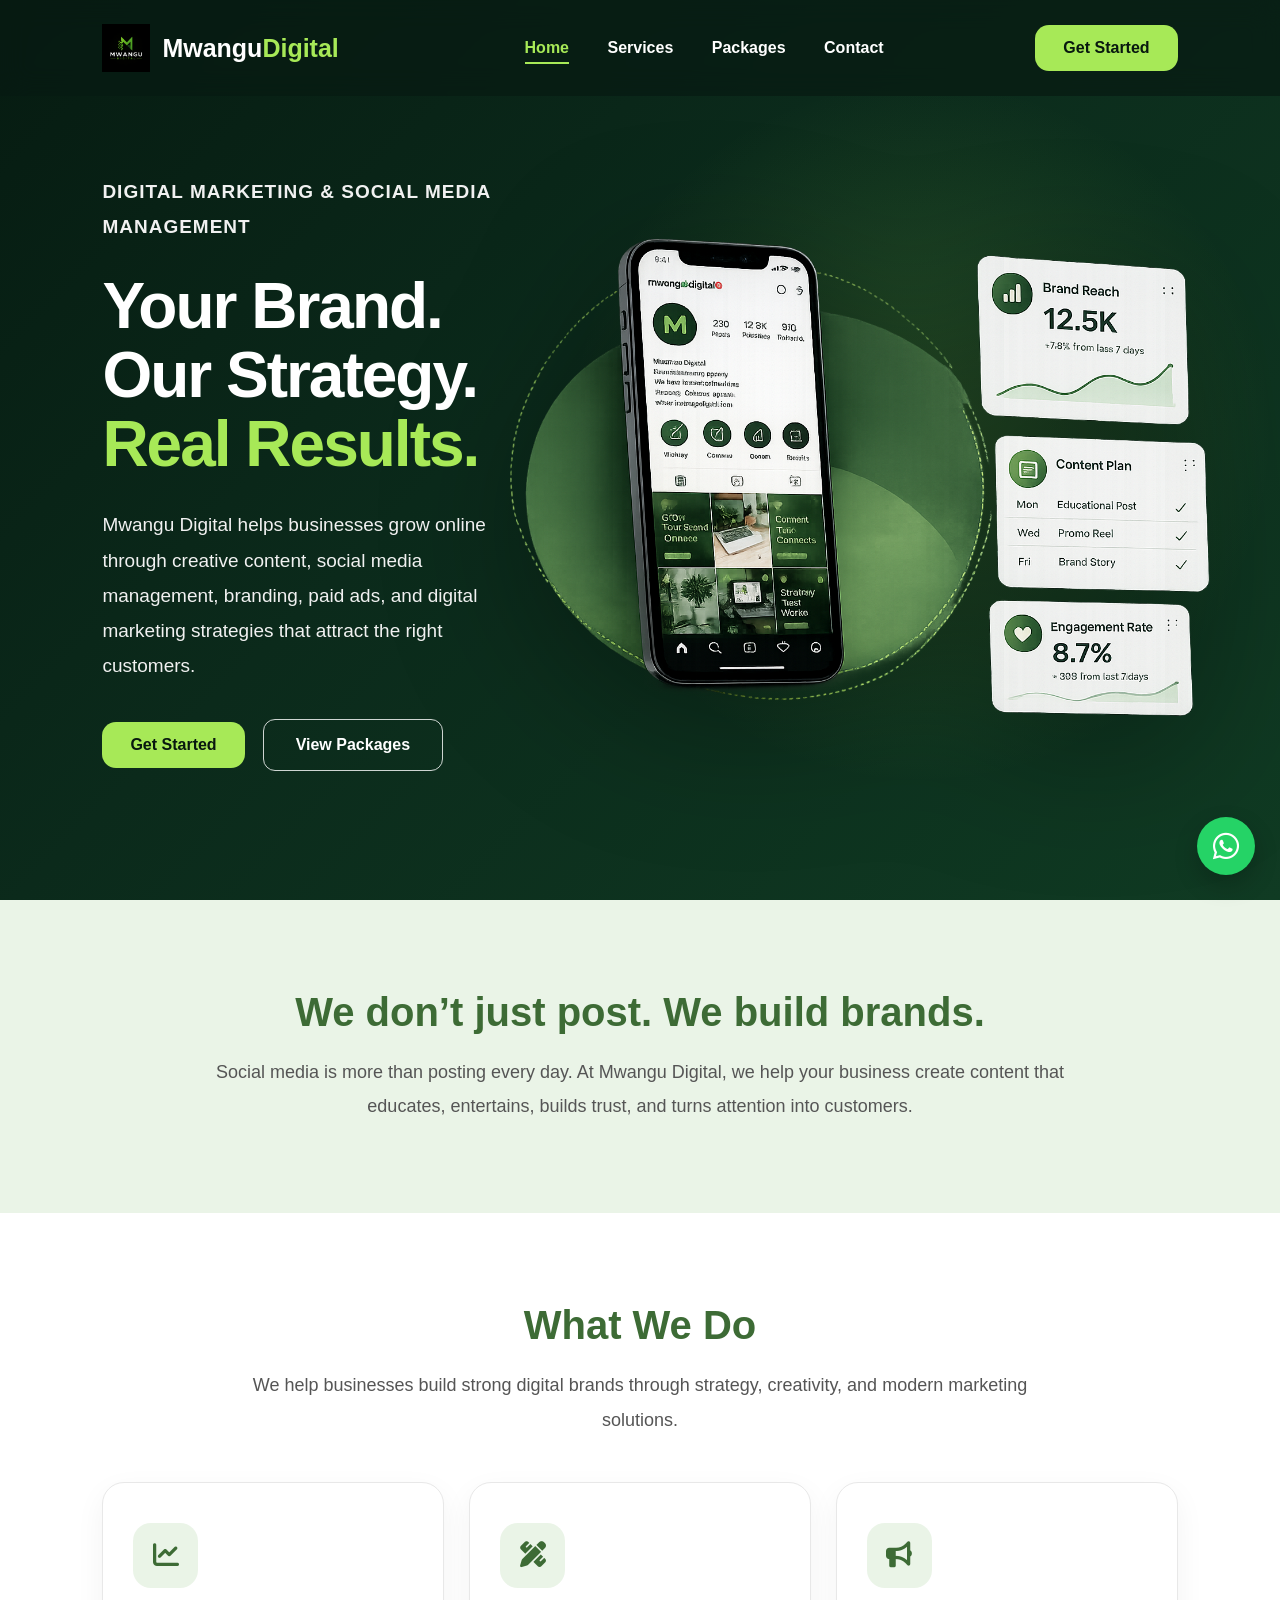
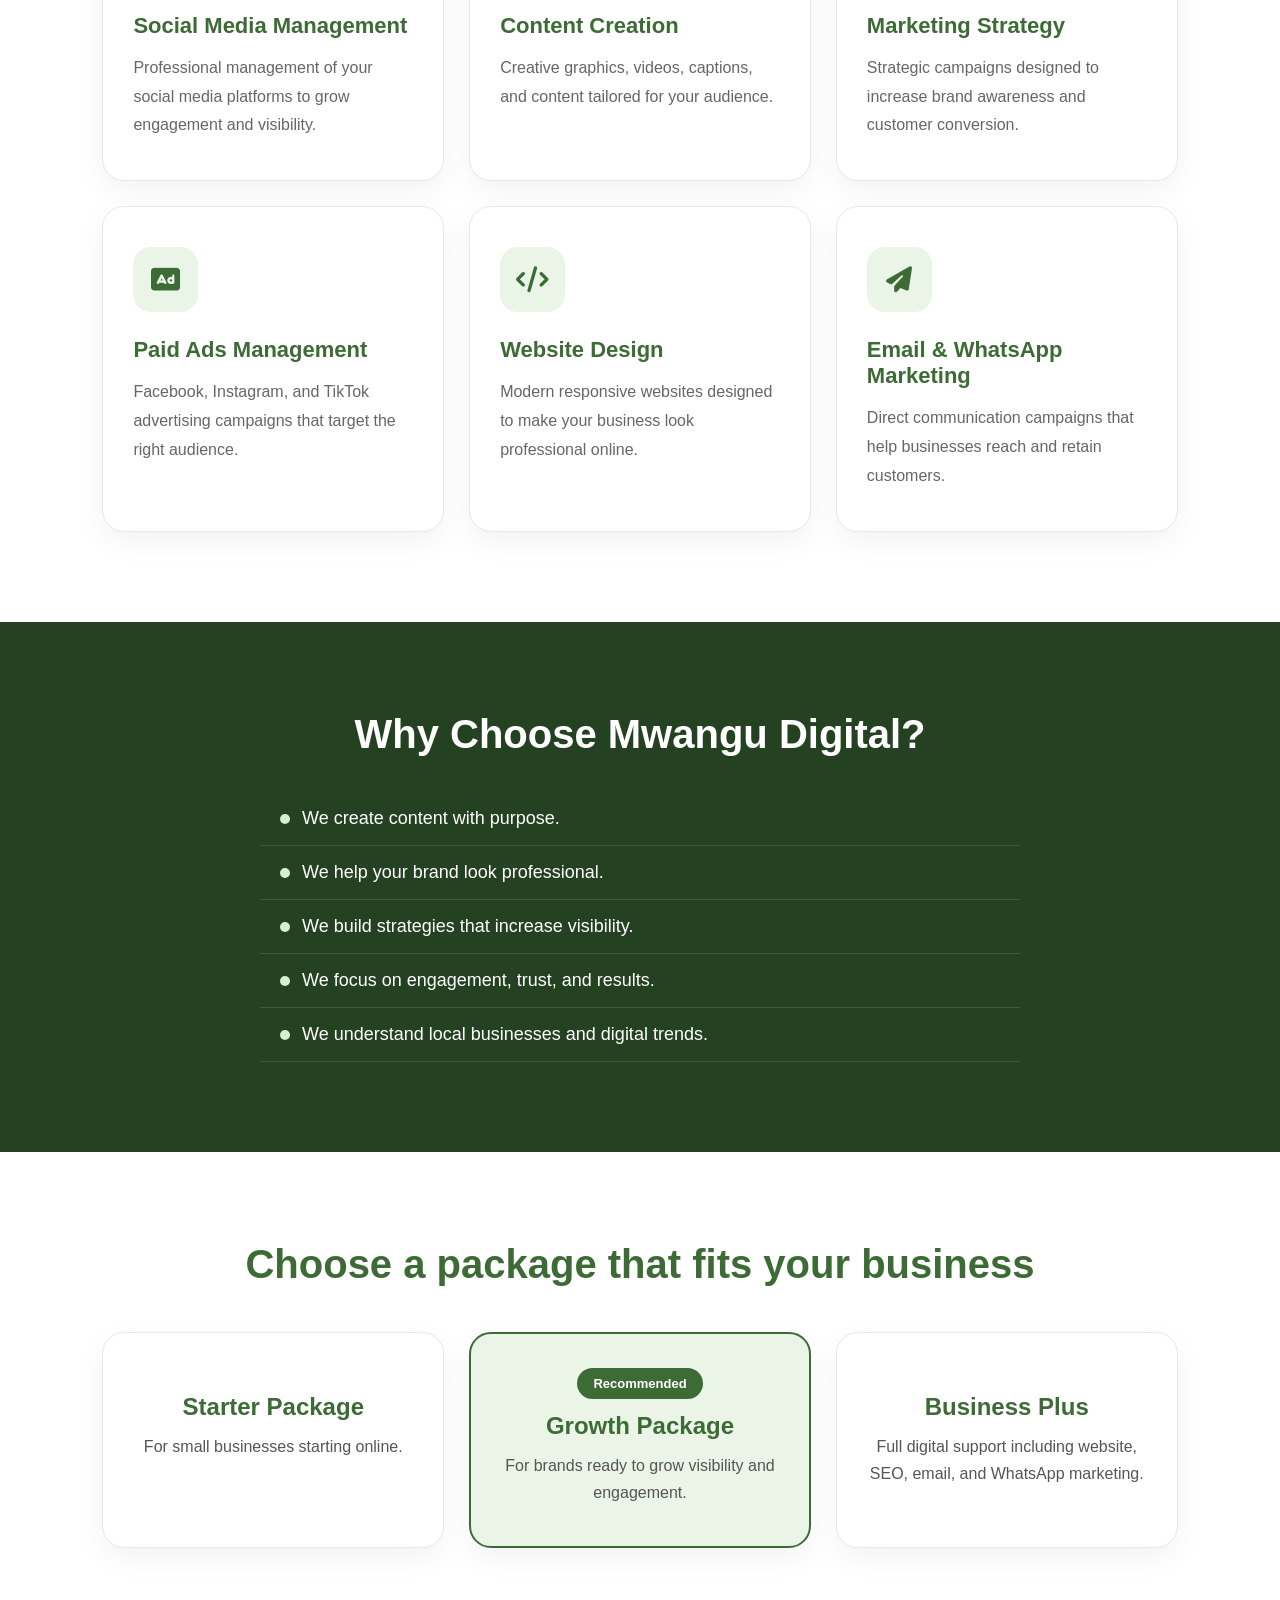
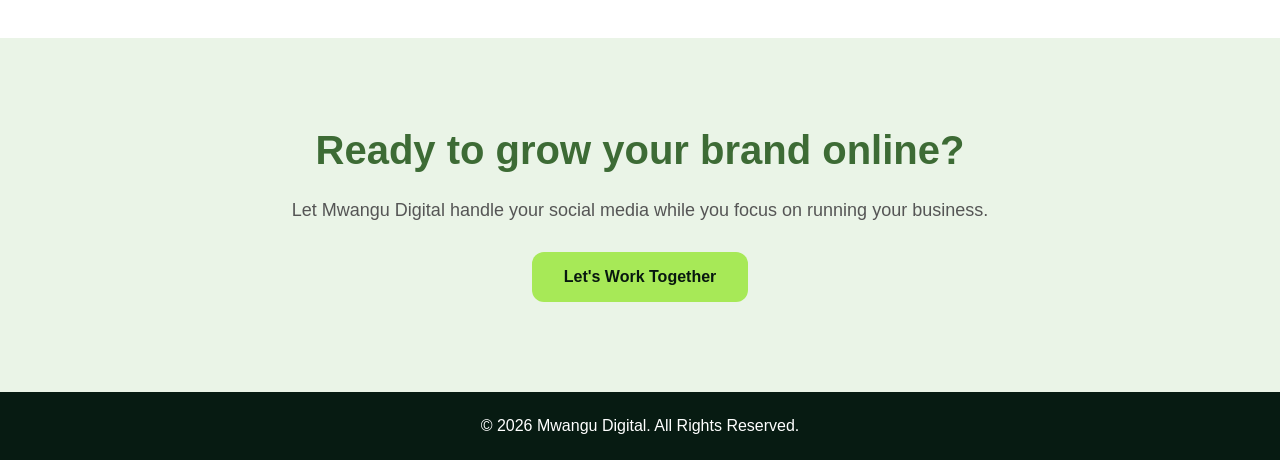
==== index.html @ 91144dba "Add files via upload" ====
<!DOCTYPE html>
<html lang="en">
<head>
  <meta charset="UTF-8" />
  <meta name="viewport" content="width=device-width, initial-scale=1.0" />

  <title>Mwangu Digital | Social Media Management & Digital Marketing in Malawi</title>

  <meta
    name="description"
    content="Mwangu Digital helps businesses in Malawi grow online through social media management, content creation, branding, paid ads, website design, and digital marketing strategy."
  />

  <link rel="icon" type="image/png" sizes="32x32" href="favicon.png">
  <link rel="apple-touch-icon" href="favicon.png">

  <link rel="stylesheet" href="style.css" />

  <link
    rel="stylesheet"
    href="https://cdnjs.cloudflare.com/ajax/libs/font-awesome/6.5.1/css/all.min.css"
  />
</head>

<body>

<header class="navbar">
<a href="#" class="logo">
    <img
        src="logo.png"
        alt="Mwangu Digital Logo"
        class="logo-image"
    />

    <div class="logo-text">
        Mwangu<span>Digital</span>
    </div>
</a>

  <nav id="navMenu" aria-label="Main navigation">
    <a href="#" class="active">Home</a>
 <a href="services.html">Services</a>
    <a href="packages.html">Packages</a>
   <a href="contact.html">Contact</a>
    
  </nav>

  <a href="#contact" class="nav-cta">Get Started</a>

  <button class="menu-btn" onclick="toggleMenu()" aria-label="Open Menu">
    ☰
  </button>
</header>

<main>

  <section class="hero" aria-labelledby="hero-title">
    <div class="hero-content">
      <p class="tagline">Digital Marketing & Social Media Management</p>

      <h1 id="hero-title">
        Your Brand.<br>
        Our Strategy.<br>
        <span>Real Results.</span>
      </h1>

      <p>
        Mwangu Digital helps businesses grow online through creative content,
        social media management, branding, paid ads, and digital marketing
        strategies that attract the right customers.
      </p>

      <div class="hero-buttons">
        <a href="contact.html" class="nav-cta">Get Started</a>
    <a href="packages.html" class="btn secondary">
  View Packages
</a>
      </div>
    </div>

    <div class="hero-visual">
      <img
        src="hero-visual.png"
        alt="Mwangu Digital social media marketing dashboard and phone preview"
        class="hero-image"
      />
    </div>
  </section>

  <section class="about" aria-labelledby="about-title">
    <h2 id="about-title">We don’t just post. We build brands.</h2>

    <p>
      Social media is more than posting every day. At Mwangu Digital,
      we help your business create content that educates, entertains,
      builds trust, and turns attention into customers.
    </p>
  </section>

  <section class="services" id="services" aria-labelledby="services-title">
    <h2 id="services-title">What We Do</h2>

    <p class="section-text">
      We help businesses build strong digital brands through strategy,
      creativity, and modern marketing solutions.
    </p>

    <div class="grid">

      <article class="card">
        <div class="icon">
          <i class="fa-solid fa-chart-line"></i>
        </div>
        <h3>Social Media Management</h3>
        <p>
          Professional management of your social media platforms
          to grow engagement and visibility.
        </p>
      </article>

      <article class="card">
        <div class="icon">
          <i class="fa-solid fa-pen-ruler"></i>
        </div>
        <h3>Content Creation</h3>
        <p>
          Creative graphics, videos, captions, and content tailored
          for your audience.
        </p>
      </article>

      <article class="card">
        <div class="icon">
          <i class="fa-solid fa-bullhorn"></i>
        </div>
        <h3>Marketing Strategy</h3>
        <p>
          Strategic campaigns designed to increase brand awareness
          and customer conversion.
        </p>
      </article>

      <article class="card">
        <div class="icon">
          <i class="fa-solid fa-rectangle-ad"></i>
        </div>
        <h3>Paid Ads Management</h3>
        <p>
          Facebook, Instagram, and TikTok advertising campaigns that
          target the right audience.
        </p>
      </article>

      <article class="card">
        <div class="icon">
          <i class="fa-solid fa-code"></i>
        </div>
        <h3>Website Design</h3>
        <p>
          Modern responsive websites designed to make your business
          look professional online.
        </p>
      </article>

      <article class="card">
        <div class="icon">
          <i class="fa-solid fa-paper-plane"></i>
        </div>
        <h3>Email & WhatsApp Marketing</h3>
        <p>
          Direct communication campaigns that help businesses reach
          and retain customers.
        </p>
      </article>

    </div>
  </section>

  <section class="why" aria-labelledby="why-title">
    <h2 id="why-title">Why Choose Mwangu Digital?</h2>

    <div class="why-list">
      <p>We create content with purpose.</p>
      <p>We help your brand look professional.</p>
      <p>We build strategies that increase visibility.</p>
      <p>We focus on engagement, trust, and results.</p>
      <p>We understand local businesses and digital trends.</p>
    </div>
  </section>

  <section class="packages" id="packages" aria-labelledby="packages-title">
    <h2 id="packages-title">Choose a package that fits your business</h2>

    <div class="package-grid">

      <article class="package-card">
        <h3>Starter Package</h3>
        <p>For small businesses starting online.</p>
      </article>

      <article class="package-card featured">
        <span>Recommended</span>
        <h3>Growth Package</h3>
        <p>For brands ready to grow visibility and engagement.</p>
      </article>

      <article class="package-card">
        <h3>Business Plus</h3>
        <p>
          Full digital support including website, SEO, email,
          and WhatsApp marketing.
        </p>
      </article>

    </div>
  </section>

  <section class="cta" id="contact" aria-labelledby="contact-title">
    <h2 id="contact-title">Ready to grow your brand online?</h2>

    <p>
      Let Mwangu Digital handle your social media while you focus
      on running your business.
    </p>

   <a href="contact.html" class="btn primary">
    Let's Work Together
</a>

  </section>

</main>

<footer>
  <p>© 2026 Mwangu Digital. All Rights Reserved.</p>
</footer>

<a
  href="https://wa.me/265999172809"
  class="whatsapp-float"
  target="_blank"
  aria-label="Chat with Mwangu Digital on WhatsApp"
>
  <i class="fa-brands fa-whatsapp"></i>
</a>

<script>
  function toggleMenu() {
    document.getElementById("navMenu").classList.toggle("active");
  }
</script>

</body>
</html>
---- style.css ----
:root {
  --primary: #3D6B35;
  --lime: #A7E957;
  --dark: #244221;
  --darker: #071B12;
  --deep: #0B2A1B;
  --light: #EAF4E7;
  --white: #ffffff;
  --black: #111111;
  --text: #555555;
  --soft-border: #e8e8e8;
}

* {
  margin: 0;
  padding: 0;
  box-sizing: border-box;
  font-family: "Segoe UI", Arial, sans-serif;
}

html {
  scroll-behavior: smooth;
}

body {
  background: var(--white);
  color: var(--black);
}

/* NAVBAR */

.navbar {
  width: 100%;
  padding: 24px 8%;
  display: flex;
  align-items: center;
  justify-content: space-between;
  background: rgba(7, 27, 18, 0.72);
  backdrop-filter: blur(14px);
  position: fixed;
  top: 0;
  left: 0;
  z-index: 1000;
}

.logo {
  display: flex;
  align-items: center;
  gap: 12px;
  text-decoration: none;
}

.logo-image {
    width: 48px;
    height: 48px;
    object-fit: contain;
    display: block;
}

@media (max-width: 768px) {
    .logo-image {
        width: 42px;
        height: 42px;
    }
}

.logo-text {
  font-size: 25px;
  font-weight: 800;
  color: var(--white);
}

.logo-text span {
  color: var(--lime);
}

nav a {
  margin-left: 34px;
  text-decoration: none;
  color: var(--white);
  font-weight: 600;
  transition: 0.3s ease;
  position: relative;
}

nav a:hover,
nav a.active {
  color: var(--lime);
}

nav a.active::after {
  content: "";
  width: 100%;
  height: 2px;
  background: var(--lime);
  position: absolute;
  left: 0;
  bottom: -8px;
}

.nav-cta {
  background: var(--lime);
  color: #08180f;
  text-decoration: none;
  padding: 14px 28px;
  border-radius: 14px;
  font-weight: 700;
  transition: 0.3s ease;
}

.nav-cta:hover {
  transform: translateY(-3px);
}

.menu-btn {
  display: none;
  background: none;
  border: none;
  color: var(--lime);
  font-size: 30px;
  cursor: pointer;
}

/* HERO */

.hero {
  min-height: 100vh;
  padding: 135px 8% 90px;
  background:
    radial-gradient(circle at 72% 48%, rgba(167, 233, 87, 0.18), transparent 34%),
    linear-gradient(135deg, #061b11 0%, #0b2a1b 42%, #103b23 100%);
  color: var(--white);
  display: grid;
   grid-template-columns: 0.85fr 1.15fr;
  align-items: center;
  gap: 50px;
  position: relative;
  overflow: hidden;
}

.hero-content {
  position: relative;
  z-index: 5;
}

.tagline {
  color: var(--lime);
  font-weight: 700;
  margin-bottom: 28px;
  letter-spacing: 1px;
  text-transform: uppercase;
  font-size: 15px;
}

.hero h1 {
  font-size: 64px;
  line-height: 1.08;
  margin-bottom: 28px;
  letter-spacing: -2px;
}

.hero h1 span {
  color: var(--lime);
}

.hero-content > p {
  max-width: 620px;
  font-size: 19px;
  line-height: 1.85;
  color: #f1f1f1;
}

.hero-buttons {
  margin-top: 36px;
  display: flex;
  align-items: center;
  gap: 18px;
}

.btn {
  display: inline-block;
  padding: 16px 32px;
  border-radius: 12px;
  text-decoration: none;
  font-weight: 700;
  transition: 0.3s ease;
}

.primary {
  background: var(--lime);
  color: #08180f;
}

.primary:hover {
  transform: translateY(-3px);
}

.secondary {
  border: 1.5px solid rgba(255,255,255,0.8);
  color: var(--white);
}

.secondary:hover {
  background: var(--white);
  color: var(--primary);
}

.hero-visual {
  position: relative;
  z-index: 4;
  display: flex;
  align-items: center;
  justify-content: center;
}

.hero-image {
  width: 150%;
  max-width: 950px;
  margin-left: -80px;
  height: auto;
  object-fit: contain;
  display: block;
  filter: drop-shadow(0 30px 70px rgba(0, 0, 0, 0.35));
}

/* SECTIONS */

.about,
.services,
.why,
.packages,
.cta {
  padding: 90px 8%;
  text-align: center;
}

.about {
  background: var(--light);
}

.about h2,
.services h2,
.why h2,
.packages h2,
.cta h2 {
  font-size: 40px;
  margin-bottom: 20px;
  color: var(--primary);
}

.about p,
.cta p,
.section-text {
  max-width: 850px;
  margin: 0 auto;
  line-height: 1.9;
  font-size: 18px;
  color: var(--text);
}

/* SERVICES */

.services {
  background: var(--white);
}

.grid {
  margin-top: 45px;
  display: grid;
  grid-template-columns: repeat(3, 1fr);
  gap: 25px;
}

.card {
  background: var(--white);
  padding: 40px 30px;
  border-radius: 22px;
  border: 1px solid var(--soft-border);
  box-shadow: 0 10px 30px rgba(0, 0, 0, 0.05);
  transition: 0.35s ease;
  text-align: left;
}

.card:hover {
  transform: translateY(-8px);
  border-color: var(--primary);
  box-shadow: 0 18px 45px rgba(0, 0, 0, 0.09);
}

.icon {
  width: 65px;
  height: 65px;
  border-radius: 18px;
  background: var(--light);
  display: flex;
  align-items: center;
  justify-content: center;
  margin-bottom: 25px;
}

.icon i {
  font-size: 26px;
  color: var(--primary);
}

.card h3 {
  font-size: 22px;
  color: var(--primary);
  margin-bottom: 15px;
}

.card p {
  color: #666666;
  line-height: 1.8;
  font-size: 16px;
}

/* WHY */

.why {
  background: var(--dark);
  color: var(--white);
}

.why h2 {
  color: var(--white);
}

.why-list {
  max-width: 760px;
  margin: 35px auto 0;
  text-align: left;
}

.why-list p {
  padding: 16px 20px;
  font-size: 18px;
  border-bottom: 1px solid rgba(255, 255, 255, 0.12);
  position: relative;
}

.why-list p::before {
  content: "";
  width: 10px;
  height: 10px;
  background: #d7efd1;
  border-radius: 50%;
  display: inline-block;
  margin-right: 12px;
}

/* PACKAGES */

.packages {
  background: var(--white);
}

.package-grid {
  margin-top: 45px;
  display: grid;
  grid-template-columns: repeat(3, 1fr);
  gap: 25px;
}

.package-card {
  padding: 40px 30px;
  border-radius: 22px;
  background: var(--white);
  border: 1px solid var(--soft-border);
  box-shadow: 0 10px 30px rgba(0, 0, 0, 0.05);
  transition: 0.35s ease;
}

.package-card:hover {
  transform: translateY(-8px);
  border-color: var(--primary);
}

.package-card h3 {
  margin: 20px 0 12px;
  font-size: 24px;
  color: var(--primary);
}

.package-card p {
  line-height: 1.7;
  color: #555555;
}

.featured {
  border: 2px solid var(--primary);
  background: var(--light);
}

.featured span {
  background: var(--primary);
  color: var(--white);
  padding: 8px 16px;
  border-radius: 20px;
  font-size: 13px;
  font-weight: 800;
}

/* CTA */

.cta {
  background: var(--light);
}

.cta .primary {
  margin-top: 25px;
}

.email {
  margin-top: 20px !important;
  font-weight: 700;
  color: var(--primary) !important;
}

/* FOOTER */

footer {
  padding: 25px;
  text-align: center;
  background: var(--darker);
  color: var(--white);
}

/* WHATSAPP */

.whatsapp-float {
  position: fixed;
  right: 25px;
  bottom: 25px;
  width: 58px;
  height: 58px;
  background: #25D366;
  color: var(--white);
  border-radius: 50%;
  display: flex;
  align-items: center;
  justify-content: center;
  font-size: 30px;
  text-decoration: none;
  z-index: 2000;
  box-shadow: 0 10px 25px rgba(0,0,0,0.2);
  transition: 0.3s ease;
}

.whatsapp-float:hover {
  transform: translateY(-5px);
  box-shadow: 0 14px 35px rgba(0,0,0,0.25);
}

/* RESPONSIVE */

@media (max-width: 1200px) {
  .hero h1 {
    font-size: 58px;
  }

  .hero-image {
    max-width: 640px;
  }
}

@media (max-width: 992px) {
  .nav-cta {
    display: none;
  }

  .hero {
    grid-template-columns: 1fr;
    padding-top: 135px;
    text-align: left;
  }

  .hero-image {
    max-width: 680px;
  }

  .grid,
  .package-grid {
    grid-template-columns: repeat(2, 1fr);
  }
}

@media (max-width: 768px) {
  .navbar {
    padding: 18px 6%;
  }

  .logo-text {
    font-size: 21px;
  }

  nav {
    display: none;
    position: absolute;
    top: 75px;
    right: 6%;
    background: var(--white);
    width: 230px;
    padding: 20px;
    border-radius: 15px;
    box-shadow: 0 10px 30px rgba(0,0,0,0.15);
  }

  nav.active {
    display: block;
  }

  nav a {
    display: block;
    margin: 15px 0;
    color: var(--black);
  }

  nav a.active::after {
    display: none;
  }

  .menu-btn {
    display: block;
  }

  .hero {
    padding: 130px 6% 70px;
    gap: 35px;
  }

  .tagline {
    font-size: 13px;
  }

  .hero h1 {
    font-size: 43px;
  }

  .hero-content > p {
    font-size: 16px;
  }

  .hero-buttons {
    flex-direction: column;
    align-items: flex-start;
  }

  .btn {
    width: 100%;
    text-align: center;
  }

  .hero-image {
    max-width: 100%;
    margin-top: 10px;
  }

  .about,
  .services,
  .why,
  .packages,
  .cta {
    padding: 70px 6%;
  }

  .about h2,
  .services h2,
  .why h2,
  .packages h2,
  .cta h2 {
    font-size: 30px;
  }

  .grid,
  .package-grid {
    grid-template-columns: 1fr;
  }

  .whatsapp-float {
    right: 18px;
    bottom: 18px;
    width: 54px;
    height: 54px;
    font-size: 28px;
  }
}

/* SERVICES PAGE */

.page-hero {
  min-height: 55vh;
  padding: 150px 8% 80px;
  background:
    radial-gradient(circle at 75% 45%, rgba(167, 233, 87, 0.18), transparent 35%),
    linear-gradient(135deg, #061b11 0%, #0b2a1b 42%, #103b23 100%);
  color: var(--white);
  display: flex;
  align-items: center;
}

.page-hero div {
  max-width: 850px;
}

.page-hero h1 {
  font-size: 58px;
  line-height: 1.12;
  margin-bottom: 25px;
}

.page-hero p {
  font-size: 19px;
  line-height: 1.8;
  color: #f1f1f1;
}

.services-page {
  padding: 90px 8%;
  display: grid;
  grid-template-columns: repeat(2, 1fr);
  gap: 30px;
  background: var(--white);
}

.service-detail {
  padding: 40px;
  border-radius: 24px;
  border: 1px solid var(--soft-border);
  box-shadow: 0 12px 35px rgba(0,0,0,0.05);
  display: flex;
  gap: 25px;
  transition: 0.35s ease;
}

.service-detail:hover {
  transform: translateY(-6px);
  border-color: var(--primary);
}

.service-icon {
  width: 65px;
  height: 65px;
  min-width: 65px;
  border-radius: 18px;
  background: var(--light);
  display: flex;
  align-items: center;
  justify-content: center;
  color: var(--primary);
  font-size: 26px;
}

.service-detail h2 {
  color: var(--primary);
  font-size: 26px;
  margin-bottom: 12px;
}

.service-detail p {
  color: var(--text);
  line-height: 1.8;
  margin-bottom: 18px;
}

.service-detail ul {
  list-style: none;
}

.service-detail li {
  padding: 8px 0;
  color: #555;
}

.service-detail li::before {
  content: "✓";
  color: var(--primary);
  font-weight: 800;
  margin-right: 10px;
}

.process-section {
  padding: 90px 8%;
  background: var(--light);
  text-align: center;
}

.process-section h2 {
  font-size: 40px;
  color: var(--primary);
  margin-bottom: 45px;
}

.process-grid {
  display: grid;
  grid-template-columns: repeat(4, 1fr);
  gap: 25px;
}

.process-grid div {
  background: var(--white);
  padding: 35px 25px;
  border-radius: 22px;
  border: 1px solid var(--soft-border);
  text-align: left;
}

.process-grid span {
  color: var(--lime);
  background: var(--primary);
  padding: 8px 14px;
  border-radius: 20px;
  font-weight: 800;
  display: inline-block;
  margin-bottom: 20px;
}

.process-grid h3 {
  color: var(--primary);
  font-size: 22px;
  margin-bottom: 12px;
}

.process-grid p {
  color: var(--text);
  line-height: 1.7;
}

.logo-image {
  width: 48px;
  height: 48px;
  object-fit: contain;
  display: block;
}

@media (max-width: 992px) {
  .services-page {
    grid-template-columns: 1fr;
  }

  .process-grid {
    grid-template-columns: repeat(2, 1fr);
  }

  .page-hero h1 {
    font-size: 46px;
  }
}

@media (max-width: 768px) {
  .page-hero {
    padding: 130px 6% 70px;
  }

  .page-hero h1 {
    font-size: 38px;
  }

  .services-page,
  .process-section {
    padding: 70px 6%;
  }

  .service-detail {
    flex-direction: column;
    padding: 30px;
  }

  .process-grid {
    grid-template-columns: 1fr;
  }

  .logo-image {
    width: 42px;
    height: 42px;
  }
}
/* PACKAGES PAGE */

.pricing-section {
  padding: 90px 12%;
  display: grid;
  grid-template-columns: repeat(2, 1fr);
  gap: 35px;
  background: var(--white);
}

.pricing-card {
  padding: 35px;
  border-radius: 26px;
  border: 1px solid var(--soft-border);
  background: var(--white);
  box-shadow: 0 12px 35px rgba(0,0,0,0.06);
  position: relative;
  transition: 0.35s ease;
}

.pricing-card:hover {
  transform: translateY(-8px);
  border-color: var(--primary);
}

.featured-pricing {
  background: var(--light);
  border: 2px solid var(--primary);
}

.custom-pricing {
  background: #f8fbf6;
  border: 2px dashed var(--primary);
}

.pricing-icon {
  width: 60px;
  height: 60px;
  border-radius: 18px;
  background: var(--light);
  color: var(--primary);
  display: flex;
  align-items: center;
  justify-content: center;
  font-size: 24px;
  margin-bottom: 20px;
}

.recommended-badge {
  position: absolute;
  top: 24px;
  right: 24px;
  background: var(--primary);
  color: var(--white);
  padding: 8px 16px;
  border-radius: 30px;
  font-size: 12px;
  font-weight: 800;
}

.pricing-card h2 {
  color: var(--primary);
  font-size: 26px;
  margin-bottom: 8px;
}

.package-subtitle {
  color: var(--text);
  line-height: 1.6;
  margin-bottom: 20px;
}

.price {
  font-size: 34px;
  font-weight: 900;
  color: var(--black);
  margin-bottom: 6px;
}

.price span {
  font-size: 14px;
  font-weight: 600;
  color: var(--text);
}

.ads-note {
  color: var(--primary);
  font-weight: 700;
  margin-bottom: 22px;
}

.pricing-card ul {
  list-style: none;
  margin-bottom: 26px;
}

.pricing-card li {
  padding: 9px 0;
  color: #555;
  border-bottom: 1px solid #eeeeee;
  font-size: 15px;
  line-height: 1.45;
}

.pricing-card li::before {
  content: "✓";
  color: var(--primary);
  font-weight: 900;
  margin-right: 10px;
}

.pricing-actions {
  display: flex;
  align-items: center;
  gap: 18px;
  flex-wrap: wrap;
}

.pricing-btn {
  background: var(--primary);
  color: var(--white);
  text-align: center;
}

.pricing-btn:hover {
  background: var(--dark);
}

.view-package {
  background: transparent;
  border: none;
  color: var(--primary);
  font-weight: 800;
  cursor: pointer;
  font-size: 15px;
}

.view-package:hover {
  text-decoration: underline;
}

.package-note {
  padding: 90px 8%;
  text-align: center;
  background: var(--light);
}

.package-note h2 {
  font-size: 38px;
  color: var(--primary);
  margin-bottom: 18px;
}

.package-note p {
  max-width: 750px;
  margin: 0 auto 30px;
  color: var(--text);
  font-size: 18px;
  line-height: 1.8;
}

/* PACKAGE MODAL */

.package-modal {
  position: fixed;
  inset: 0;
  background: rgba(0,0,0,0.65);
  backdrop-filter: blur(8px);
  z-index: 3000;
  display: none;
  align-items: center;
  justify-content: center;
  padding: 25px;
}

.package-modal.show {
  display: flex;
}

.modal-box {
  width: 100%;
  max-width: 780px;
  max-height: 90vh;
  overflow-y: auto;
  background: var(--white);
  border-radius: 28px;
  padding: 45px;
  position: relative;
  box-shadow: 0 30px 90px rgba(0,0,0,0.35);
}

.close-modal {
  position: absolute;
  top: 22px;
  right: 25px;
  background: none;
  border: none;
  font-size: 34px;
  cursor: pointer;
  color: var(--black);
}

.modal-box h2 {
  color: var(--primary);
  font-size: 34px;
  margin-bottom: 10px;
}

.modal-price {
  font-size: 30px;
  font-weight: 900;
  margin-bottom: 8px;
}

.modal-list {
  margin: 30px 0;
  display: grid;
  grid-template-columns: repeat(2, 1fr);
  gap: 14px 25px;
}

.modal-list span {
  color: #444;
  line-height: 1.5;
}

.modal-list span::before {
  content: "✓";
  color: var(--primary);
  font-weight: 900;
  margin-right: 10px;
}

@media (max-width: 992px) {
  .pricing-section {
    padding: 80px 8%;
  }
}

@media (max-width: 768px) {
  .pricing-section {
    grid-template-columns: 1fr;
    padding: 70px 6%;
  }

  .pricing-card {
    padding: 30px;
  }

  .price {
    font-size: 30px;
  }

  .pricing-actions {
    flex-direction: column;
    align-items: stretch;
  }

  .view-package {
    text-align: center;
  }

  .package-note {
    padding: 70px 6%;
  }

  .package-note h2 {
    font-size: 30px;
  }

  .modal-box {
    padding: 35px 25px;
  }

  .modal-list {
    grid-template-columns: 1fr;
  }
}

/* CONTACT PAGE */

.contact-section {
  padding: 90px 8%;
  display: grid;
  grid-template-columns: 0.9fr 1.1fr;
  gap: 45px;
  background: var(--white);
}

.contact-info h2,
.contact-form h2 {
  font-size: 34px;
  color: var(--primary);
  margin-bottom: 18px;
}

.contact-info > p {
  color: var(--text);
  line-height: 1.8;
  margin-bottom: 30px;
}

.contact-card {
  display: flex;
  gap: 18px;
  padding: 22px;
  border-radius: 20px;
  border: 1px solid var(--soft-border);
  margin-bottom: 18px;
  background: var(--white);
  box-shadow: 0 10px 28px rgba(0,0,0,0.04);
}

.contact-card i {
  width: 48px;
  height: 48px;
  border-radius: 15px;
  background: var(--light);
  color: var(--primary);
  display: flex;
  align-items: center;
  justify-content: center;
  font-size: 20px;
}

.contact-card h3 {
  color: var(--primary);
  margin-bottom: 6px;
}

.contact-card a,
.contact-card p {
  color: var(--text);
  text-decoration: none;
}

.contact-card a:hover {
  color: var(--primary);
}

.contact-form {
  padding: 40px;
  border-radius: 26px;
  border: 1px solid var(--soft-border);
  box-shadow: 0 12px 35px rgba(0,0,0,0.06);
  background: var(--white);
}

.form-group {
  margin-bottom: 20px;
  text-align: left;
}

.form-group label {
  display: block;
  color: var(--primary);
  font-weight: 700;
  margin-bottom: 8px;
}

.form-group input,
.form-group select,
.form-group textarea {
  width: 100%;
  padding: 15px 16px;
  border: 1px solid var(--soft-border);
  border-radius: 14px;
  font-size: 15px;
  outline: none;
  font-family: inherit;
}

.form-group input:focus,
.form-group select:focus,
.form-group textarea:focus {
  border-color: var(--primary);
}

@media (max-width: 992px) {
  .contact-section {
    grid-template-columns: 1fr;
  }
}

@media (max-width: 768px) {
  .contact-section {
    padding: 70px 6%;
  }

  .contact-form {
    padding: 30px;
  }

  .contact-info h2,
  .contact-form h2 {
    font-size: 28px;
  }
}
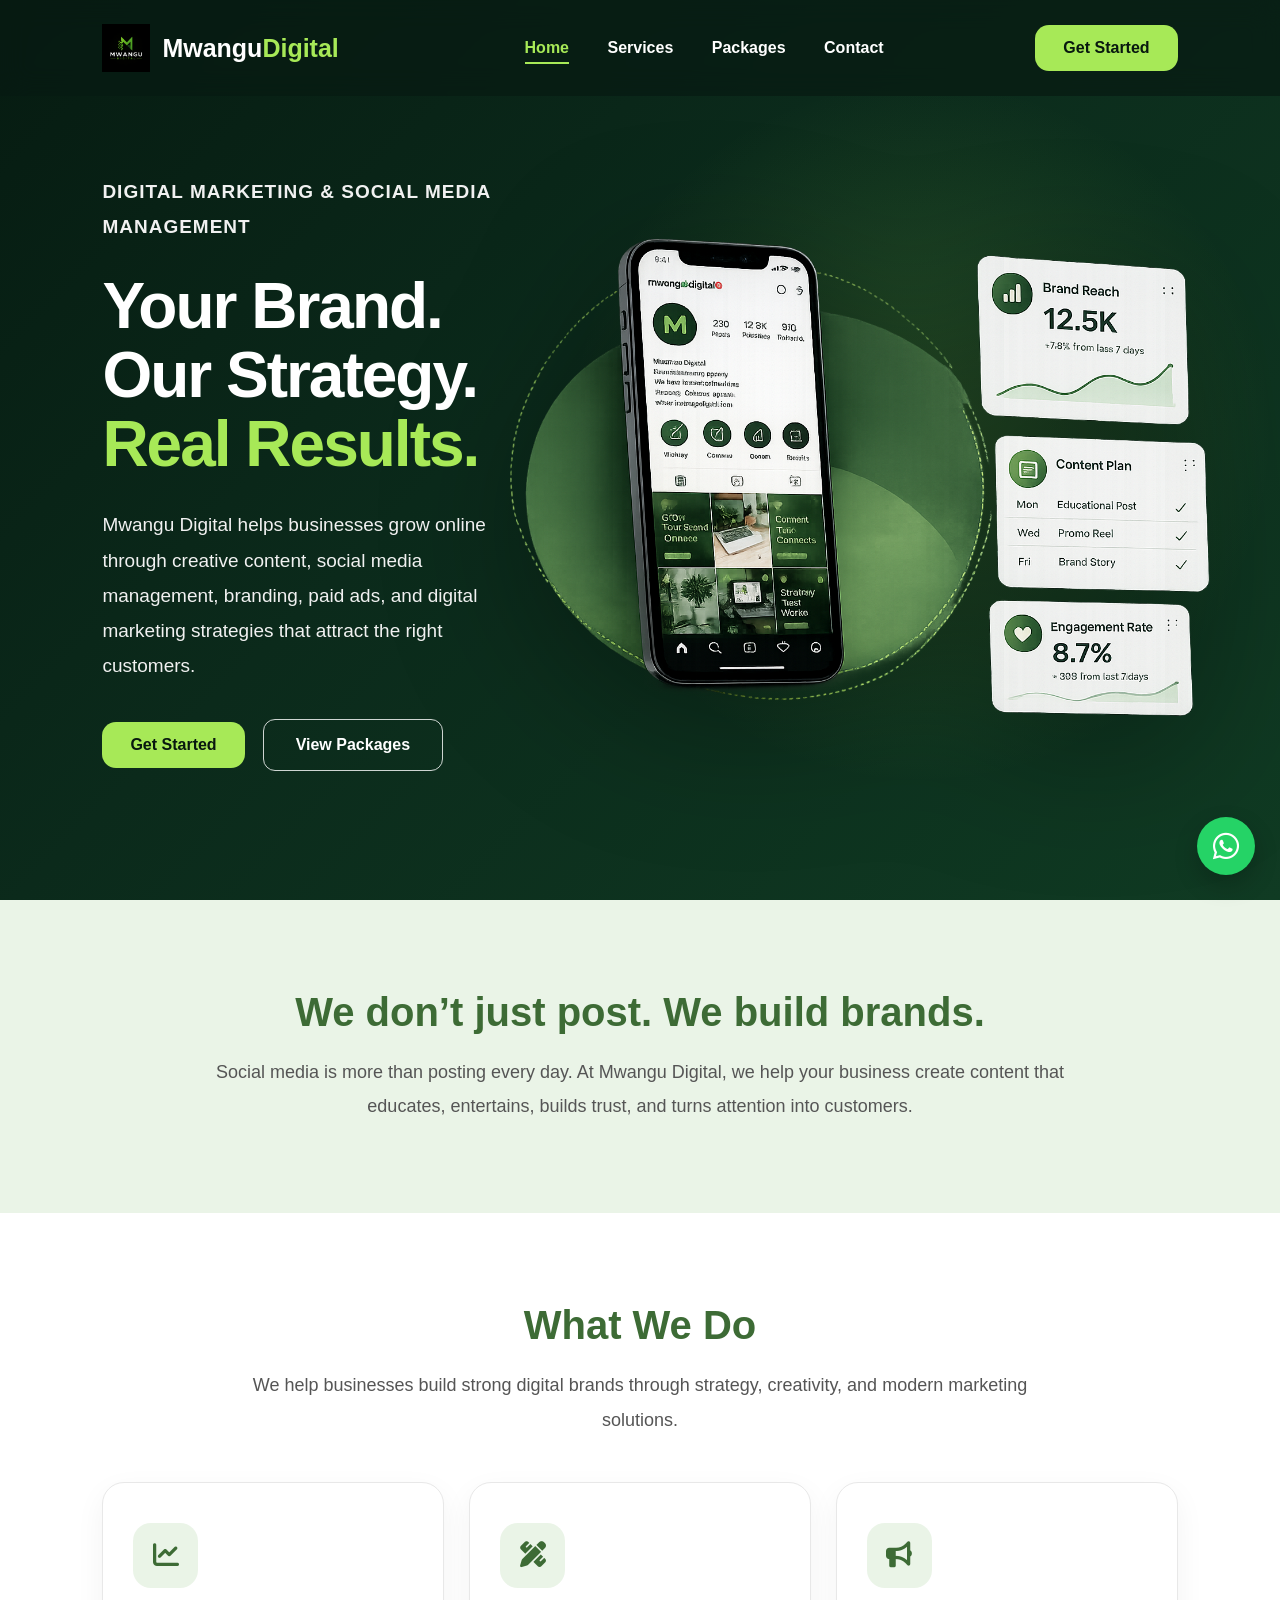
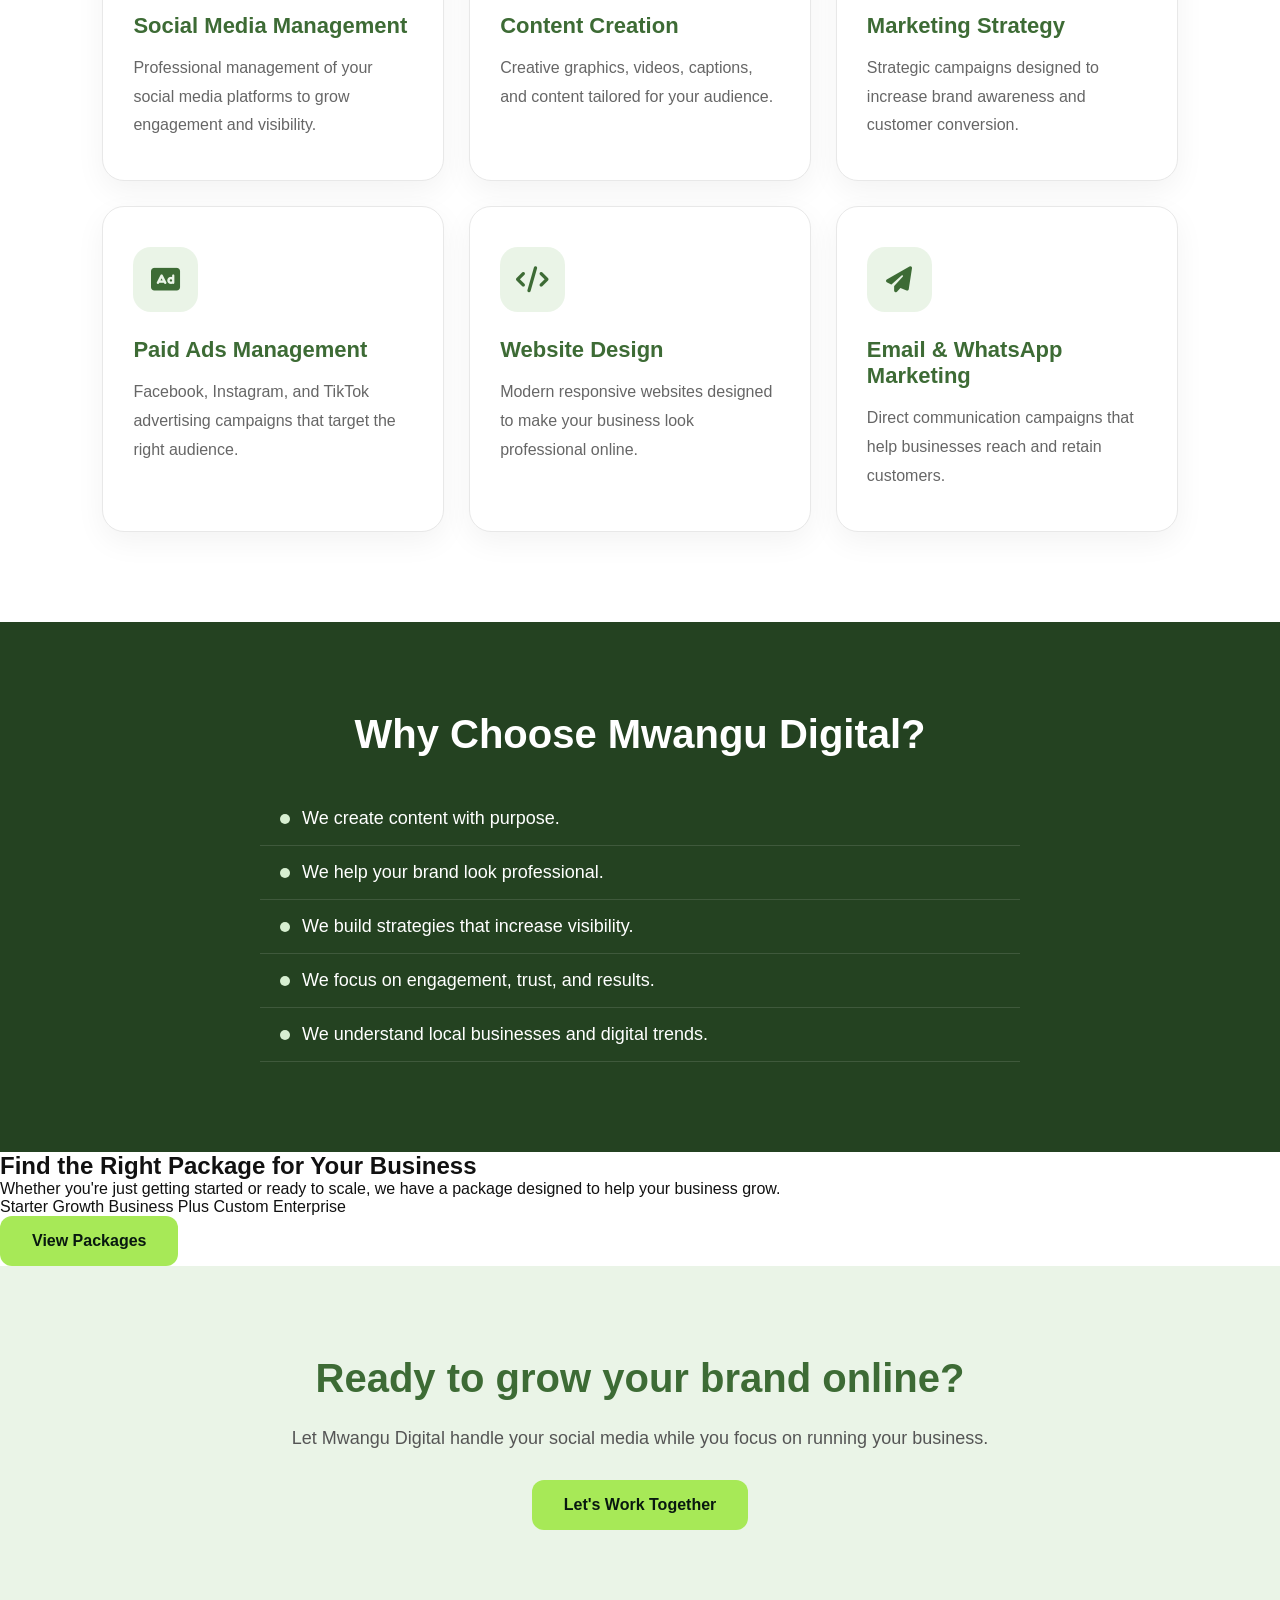
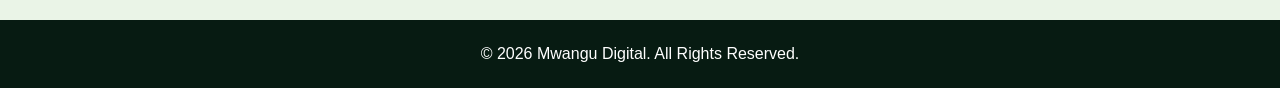
==== commit a4a1fc97: "Update index.html" ====
--- a/index.html
+++ b/index.html
@@ -188,32 +188,27 @@
     </div>
   </section>
 
-  <section class="packages" id="packages" aria-labelledby="packages-title">
-    <h2 id="packages-title">Choose a package that fits your business</h2>
-
-    <div class="package-grid">
-
-      <article class="package-card">
-        <h3>Starter Package</h3>
-        <p>For small businesses starting online.</p>
-      </article>
-
-      <article class="package-card featured">
-        <span>Recommended</span>
-        <h3>Growth Package</h3>
-        <p>For brands ready to grow visibility and engagement.</p>
-      </article>
-
-      <article class="package-card">
-        <h3>Business Plus</h3>
-        <p>
-          Full digital support including website, SEO, email,
-          and WhatsApp marketing.
-        </p>
-      </article>
-
-    </div>
-  </section>
+  <section class="packages-preview">
+
+    <h2>Find the Right Package for Your Business</h2>
+
+    <p>
+        Whether you're just getting started or ready to scale,
+        we have a package designed to help your business grow.
+    </p>
+
+    <div class="package-tags">
+        <span>Starter</span>
+        <span>Growth</span>
+        <span>Business Plus</span>
+        <span>Custom Enterprise</span>
+    </div>
+
+    <a href="packages.html" class="btn primary">
+        View Packages
+    </a>
+
+</section>
 
   <section class="cta" id="contact" aria-labelledby="contact-title">
     <h2 id="contact-title">Ready to grow your brand online?</h2>
@@ -251,4 +246,4 @@
 </script>
 
 </body>
-</html>+</html>
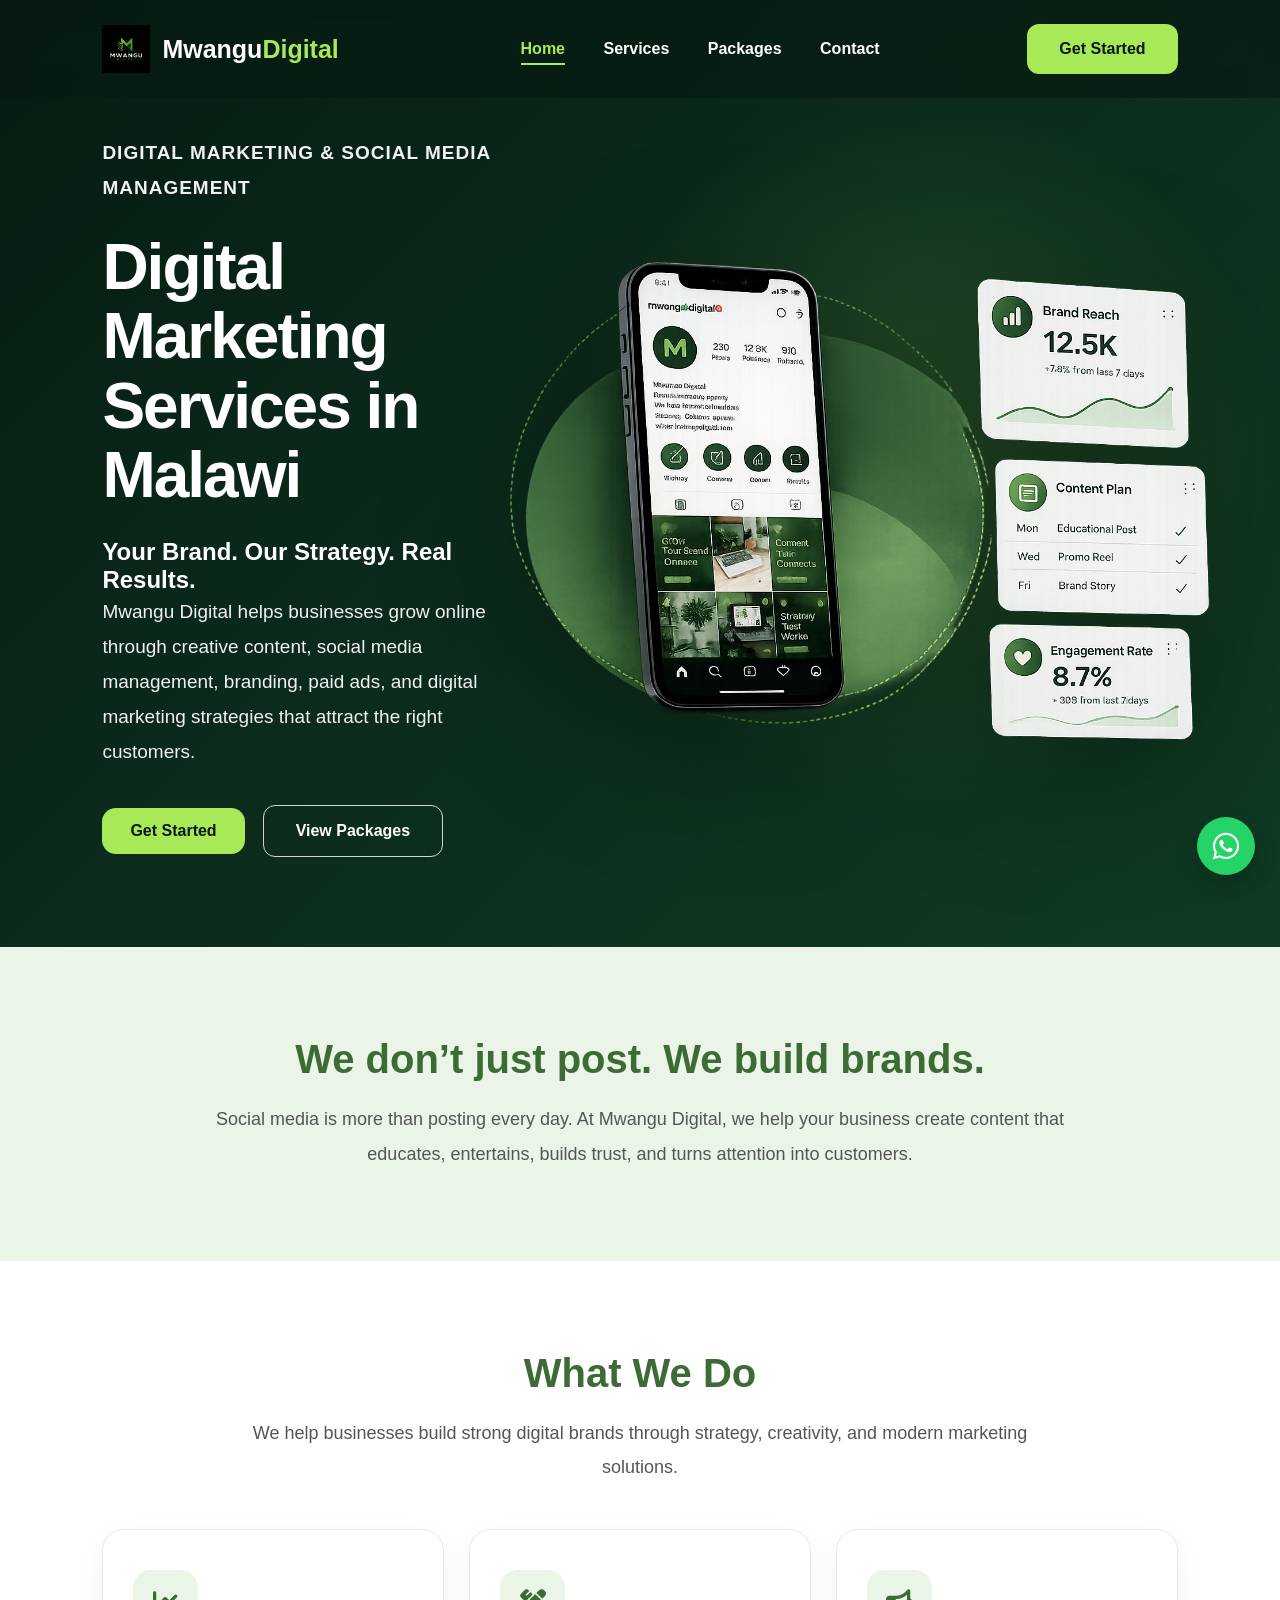
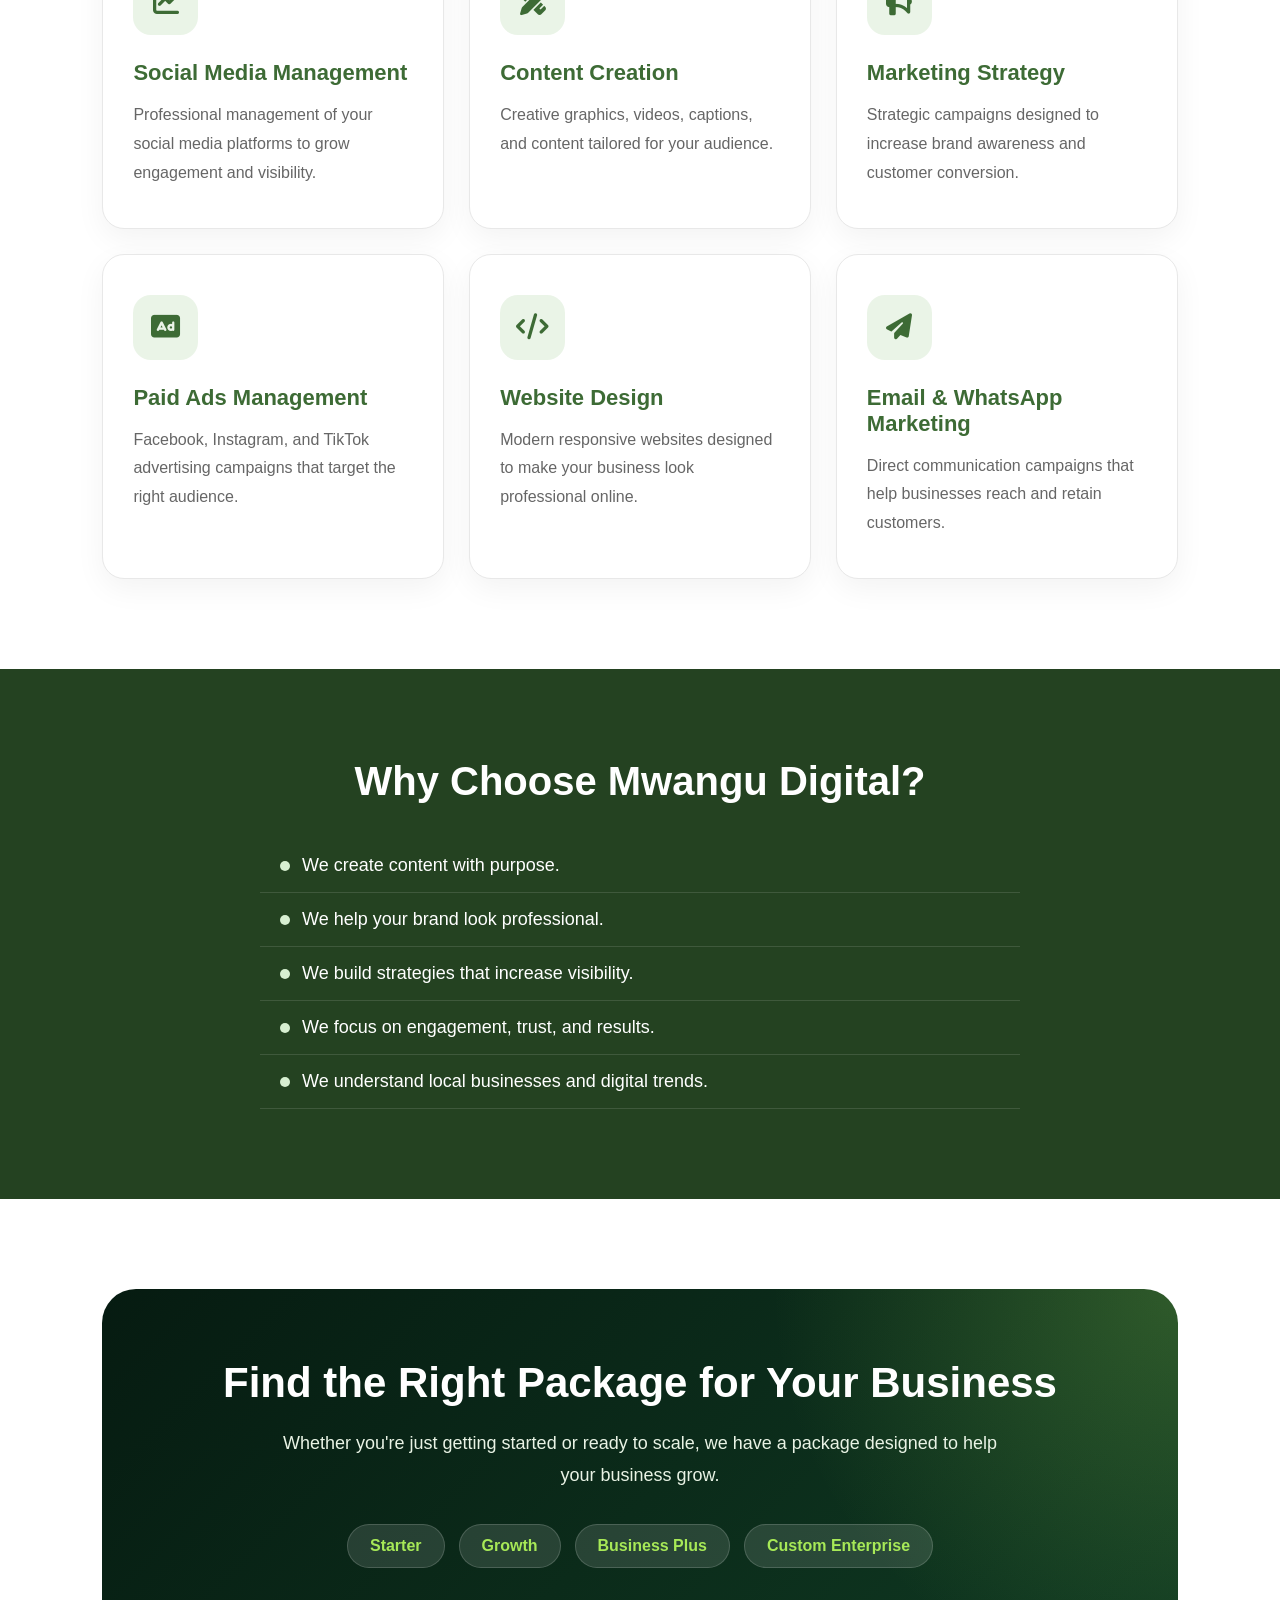
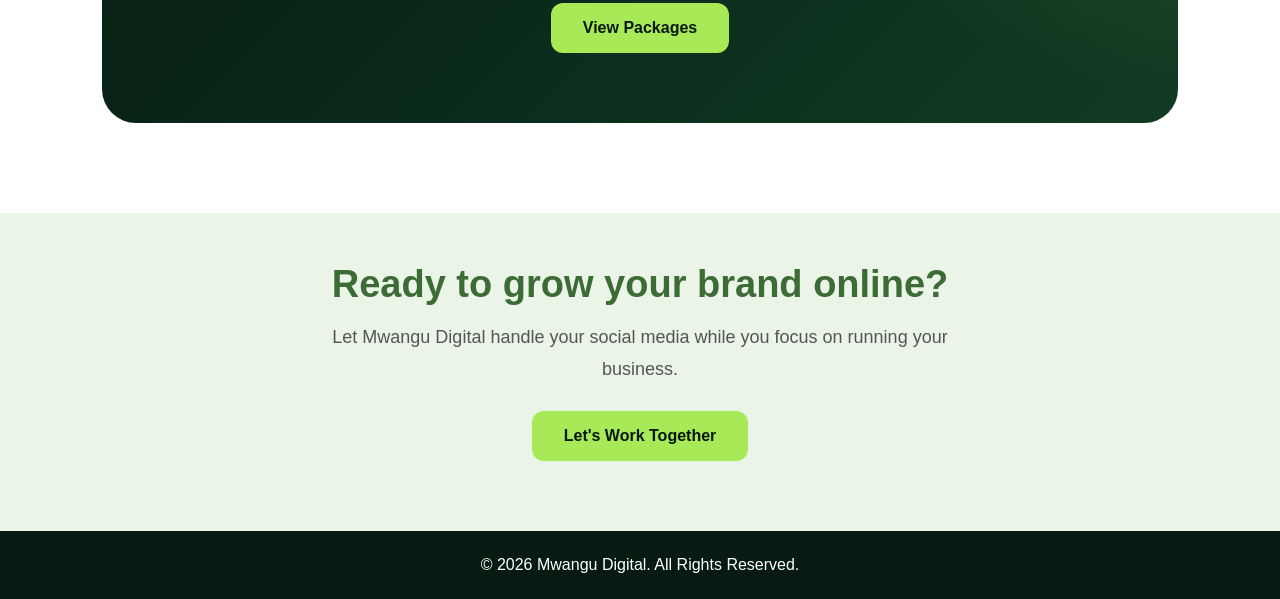
==== commit 99054471: "Update index.html" ====
--- a/index.html
+++ b/index.html
@@ -4,7 +4,7 @@
   <meta charset="UTF-8" />
   <meta name="viewport" content="width=device-width, initial-scale=1.0" />
 
-  <title>Mwangu Digital | Social Media Management & Digital Marketing in Malawi</title>
+  <title>Digital Marketing & Social Media Management in Malawi | Mwangu Digital</title>
 
   <meta
     name="description"
@@ -20,6 +20,45 @@
     rel="stylesheet"
     href="https://cdnjs.cloudflare.com/ajax/libs/font-awesome/6.5.1/css/all.min.css"
   />
+<script type="application/ld+json">
+{
+  "@context": "https://schema.org",
+  "@type": "ProfessionalService",
+  "name": "Mwangu Digital",
+  "description": "Mwangu Digital is a digital marketing and social media management agency in Malawi helping businesses grow through content creation, branding, paid advertising, and digital marketing strategies.",
+  "telephone": "+265999172809",
+  "email": "mwangudigital@gmail.com",
+
+  "address": {
+    "@type": "PostalAddress",
+    "addressLocality": "Lilongwe",
+    "addressCountry": "MW"
+  },
+
+  "areaServed": "Malawi",
+
+  "sameAs": [
+    "https://www.instagram.com/mwangudigital?igsh=MTFocjJ2bWxpa2plcw==",
+    "https://www.facebook.com/share/1bmpFsH39L/",
+    "https://www.tiktok.com/@mwangu_digital?_r=1&_t=ZS-974bDOwQ5pM"
+  ],
+
+  "serviceType": [
+    "Social Media Management",
+    "Digital Marketing",
+    "Content Creation",
+    "Branding",
+    "Facebook Advertising",
+    "Instagram Marketing",
+    "TikTok Marketing",
+    "Paid Advertising",
+    "Website Design",
+    "Email Marketing",
+    "WhatsApp Marketing"
+  ]
+}
+</script>
+
 </head>
 
 <body>
@@ -45,7 +84,9 @@
     
   </nav>
 
-  <a href="#contact" class="nav-cta">Get Started</a>
+  <a href="contact.html" class="btn primary">
+    Get Started
+</a>
 
   <button class="menu-btn" onclick="toggleMenu()" aria-label="Open Menu">
     ☰
@@ -59,11 +100,12 @@
       <p class="tagline">Digital Marketing & Social Media Management</p>
 
       <h1 id="hero-title">
-        Your Brand.<br>
-        Our Strategy.<br>
-        <span>Real Results.</span>
-      </h1>
-
+  Digital Marketing Services in Malawi
+</h1>
+
+<h2 class="hero-subheading">
+  Your Brand. Our Strategy. Real Results.
+</h2>
       <p>
         Mwangu Digital helps businesses grow online through creative content,
         social media management, branding, paid ads, and digital marketing
--- a/style.css
+++ b/style.css
@@ -351,56 +351,63 @@
 
 /* PACKAGES */
 
-.packages {
-  background: var(--white);
-}
-
-.package-grid {
-  margin-top: 45px;
-  display: grid;
-  grid-template-columns: repeat(3, 1fr);
-  gap: 25px;
-}
-
-.package-card {
-  padding: 40px 30px;
-  border-radius: 22px;
-  background: var(--white);
-  border: 1px solid var(--soft-border);
-  box-shadow: 0 10px 30px rgba(0, 0, 0, 0.05);
-  transition: 0.35s ease;
-}
-
-.package-card:hover {
-  transform: translateY(-8px);
-  border-color: var(--primary);
-}
-
-.package-card h3 {
-  margin: 20px 0 12px;
-  font-size: 24px;
-  color: var(--primary);
-}
-
-.package-card p {
-  line-height: 1.7;
-  color: #555555;
-}
-
-.featured {
-  border: 2px solid var(--primary);
-  background: var(--light);
-}
-
-.featured span {
-  background: var(--primary);
+.packages-preview {
+  margin: 90px 8%;
+  padding: 70px 8%;
+  text-align: center;
+  background:
+    radial-gradient(circle at top right, rgba(167,233,87,0.22), transparent 35%),
+    linear-gradient(135deg, #061b11, #103b23);
+  border-radius: 34px;
   color: var(--white);
-  padding: 8px 16px;
-  border-radius: 20px;
-  font-size: 13px;
-  font-weight: 800;
-}
-
+}
+
+.packages-preview h2 {
+  color: var(--white);
+  font-size: 42px;
+  margin-bottom: 20px;
+}
+
+.packages-preview p {
+  max-width: 720px;
+  margin: 0 auto 32px;
+  color: #e9f3e5;
+  line-height: 1.8;
+  font-size: 18px;
+}
+
+.package-tags {
+  display: flex;
+  justify-content: center;
+  flex-wrap: wrap;
+  gap: 14px;
+  margin-bottom: 35px;
+}
+
+.package-tags span {
+  background: rgba(255,255,255,0.12);
+  color: var(--lime);
+  padding: 12px 22px;
+  border-radius: 30px;
+  font-weight: 700;
+  border: 1px solid rgba(255,255,255,0.16);
+}
+
+.packages-preview .primary {
+  background: var(--lime);
+  color: #08180f;
+}
+
+@media (max-width: 768px) {
+  .packages-preview {
+    margin: 70px 6%;
+    padding: 55px 6%;
+  }
+
+  .packages-preview h2 {
+    font-size: 30px;
+  }
+}
 /* CTA */
 
 .cta {
@@ -415,6 +422,35 @@
   margin-top: 20px !important;
   font-weight: 700;
   color: var(--primary) !important;
+}
+
+.cta {
+    background: var(--light);
+    padding: 50px 8% 70px;
+    text-align: center;
+}
+
+.cta h2 {
+    font-size: 38px;
+    margin-bottom: 15px;
+    color: var(--primary);
+}
+
+.cta p {
+    max-width: 650px;
+    margin: 0 auto;
+    line-height: 1.8;
+    color: var(--text);
+}
+
+.cta .primary {
+    margin-top: 25px;
+}
+
+.email {
+    margin-top: 20px !important;
+    font-weight: 700;
+    color: var(--primary) !important;
 }
 
 /* FOOTER */
@@ -1172,4 +1208,4 @@
   .contact-form h2 {
     font-size: 28px;
   }
-}+}
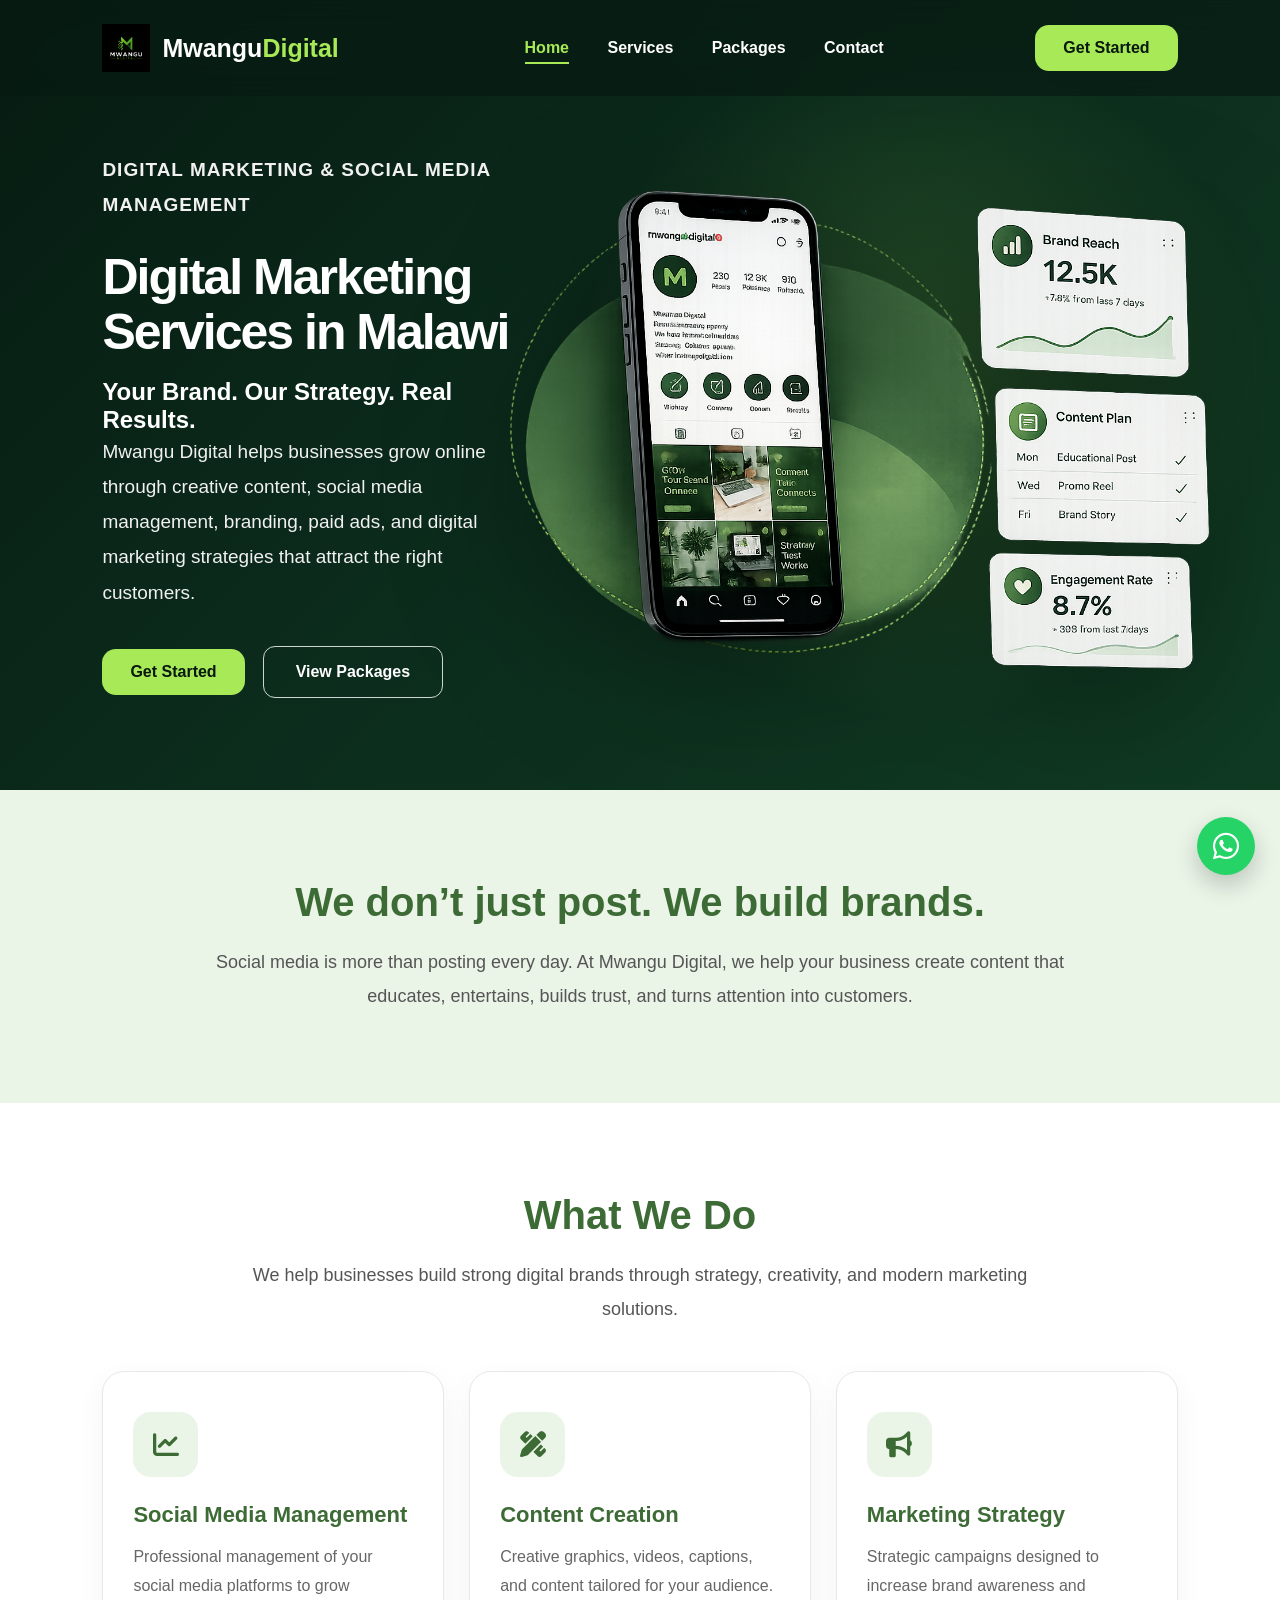
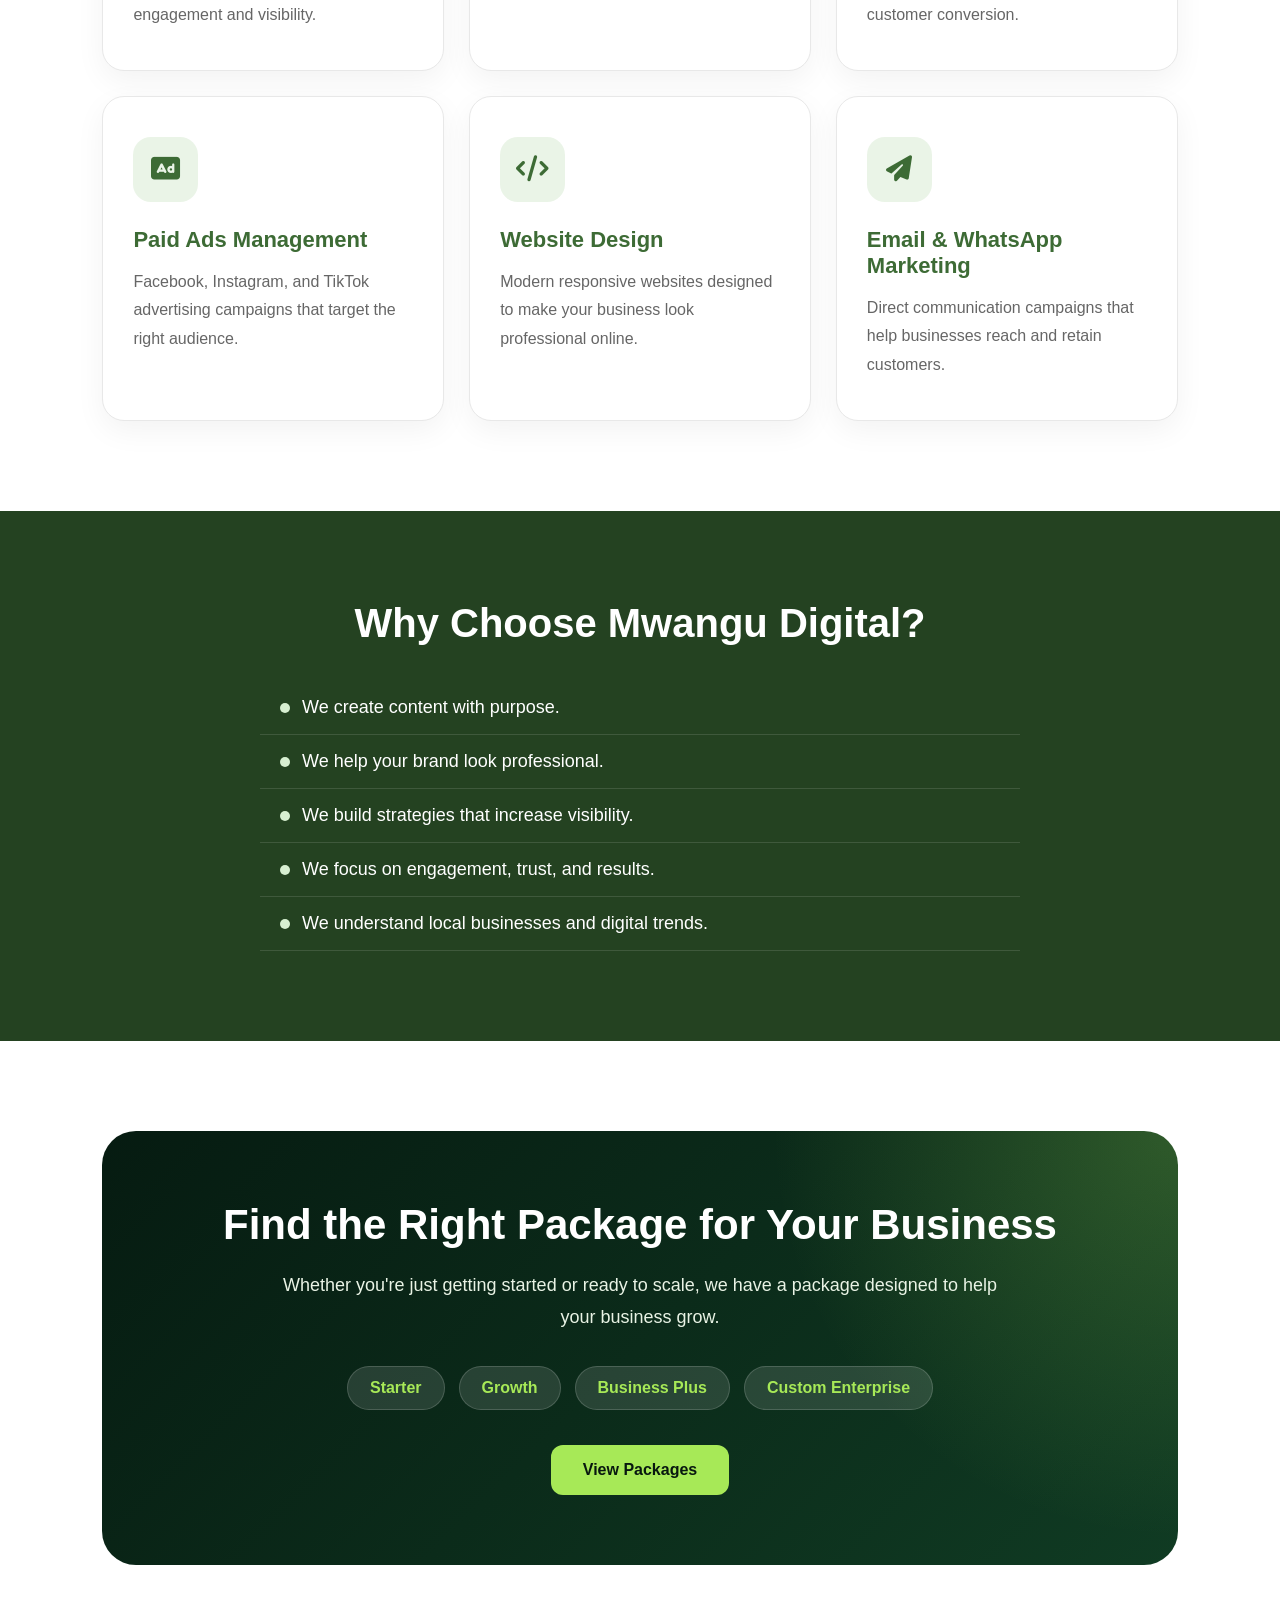
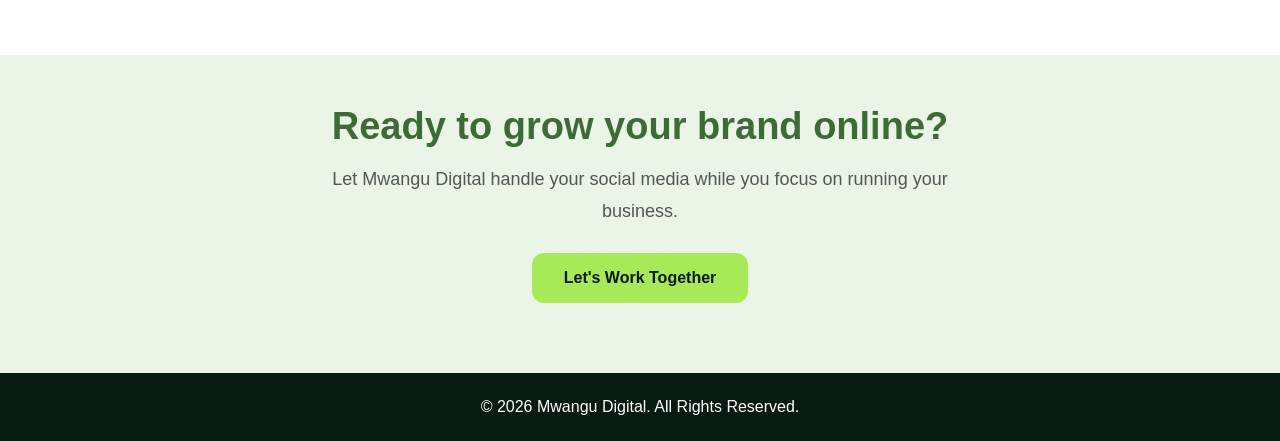
==== commit 299cecfc: "Update index.html" ====
--- a/index.html
+++ b/index.html
@@ -64,29 +64,19 @@
 <body>
 
 <header class="navbar">
-<a href="#" class="logo">
-    <img
-        src="logo.png"
-        alt="Mwangu Digital Logo"
-        class="logo-image"
-    />
-
-    <div class="logo-text">
-        Mwangu<span>Digital</span>
-    </div>
-</a>
+  <a href="index.html" class="logo">
+    <img src="logo.png" alt="Mwangu Digital Logo" class="logo-image">
+    <div class="logo-text">Mwangu<span>Digital</span></div>
+  </a>
 
   <nav id="navMenu" aria-label="Main navigation">
-    <a href="#" class="active">Home</a>
- <a href="services.html">Services</a>
+    <a href="index.html" class="active">Home</a>
+    <a href="services.html">Services</a>
     <a href="packages.html">Packages</a>
-   <a href="contact.html">Contact</a>
-    
+    <a href="contact.html">Contact</a>
   </nav>
 
-  <a href="contact.html" class="btn primary">
-    Get Started
-</a>
+  <a href="contact.html" class="nav-cta">Get Started</a>
 
   <button class="menu-btn" onclick="toggleMenu()" aria-label="Open Menu">
     ☰
--- a/style.css
+++ b/style.css
@@ -124,8 +124,8 @@
 /* HERO */
 
 .hero {
-  min-height: 100vh;
-  padding: 135px 8% 90px;
+  min-height: 85vh;
+  padding: 130px 8% 70px;
   background:
     radial-gradient(circle at 72% 48%, rgba(167, 233, 87, 0.18), transparent 34%),
     linear-gradient(135deg, #061b11 0%, #0b2a1b 42%, #103b23 100%);
@@ -153,9 +153,9 @@
 }
 
 .hero h1 {
-  font-size: 64px;
-  line-height: 1.08;
-  margin-bottom: 28px;
+  font-size: 50px;
+  line-height: 1.1;
+  margin-bottom: 18px;
   letter-spacing: -2px;
 }
 
@@ -1209,3 +1209,71 @@
     font-size: 28px;
   }
 }
+
+/* FINAL MOBILE FIXES */
+
+@media (max-width: 768px) {
+  .navbar {
+    padding: 12px 5%;
+  }
+
+  .nav-cta {
+    display: none !important;
+  }
+
+  .logo-image {
+    width: 34px;
+    height: 34px;
+  }
+
+  .logo-text {
+    font-size: 20px;
+  }
+
+  .menu-btn {
+    display: block;
+    font-size: 30px;
+  }
+
+  .hero {
+    min-height: auto;
+    padding: 120px 6% 55px;
+    gap: 28px;
+  }
+
+  .tagline {
+    font-size: 13px;
+    margin-bottom: 18px;
+  }
+
+  .hero h1 {
+    font-size: 38px;
+    line-height: 1.12;
+    margin-bottom: 15px;
+  }
+
+  .hero-subheading {
+    font-size: 24px;
+    line-height: 1.25;
+    margin-bottom: 18px;
+  }
+
+  .hero-content > p {
+    font-size: 16px;
+    line-height: 1.7;
+  }
+
+  .hero-buttons {
+    margin-top: 26px;
+  }
+
+  .hero-buttons .btn {
+    width: 100%;
+  }
+
+  .hero-image {
+    width: 100% !important;
+    max-width: 330px !important;
+    margin: 10px auto 0 !important;
+  }
+}
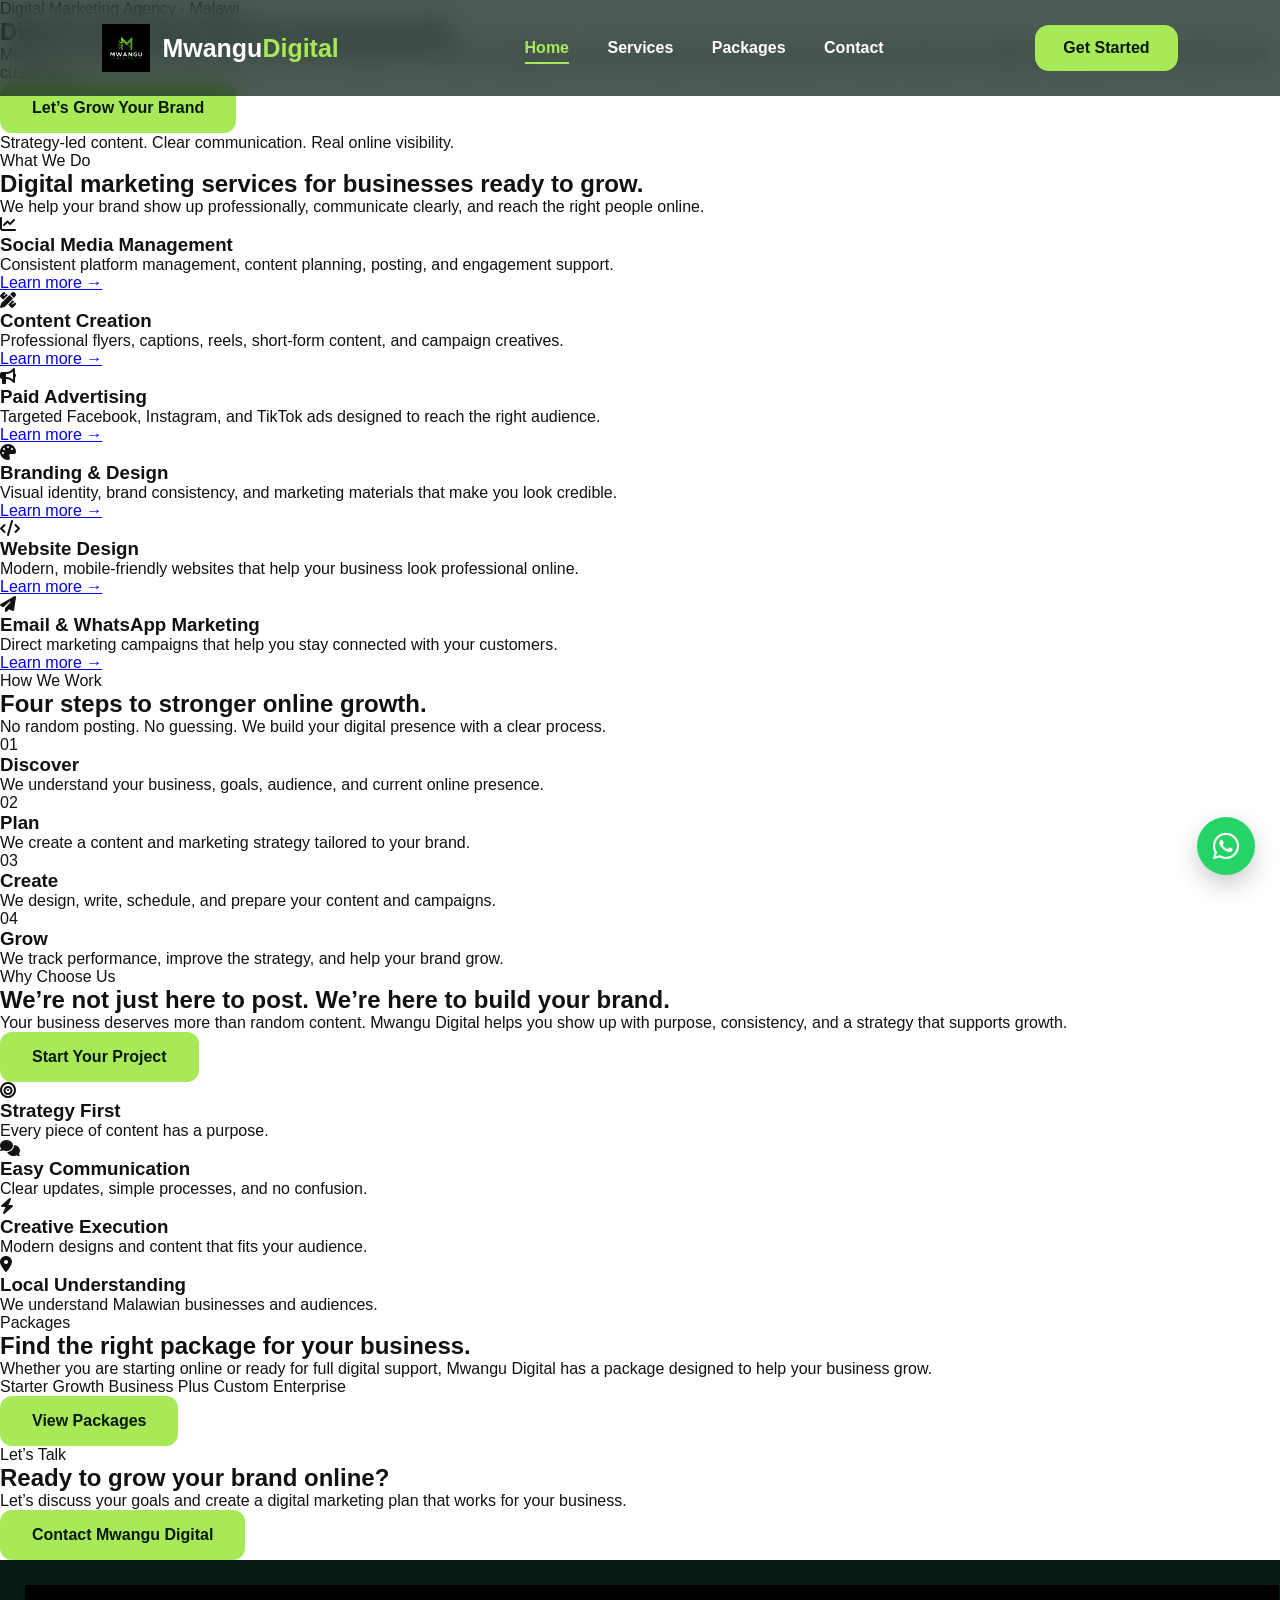
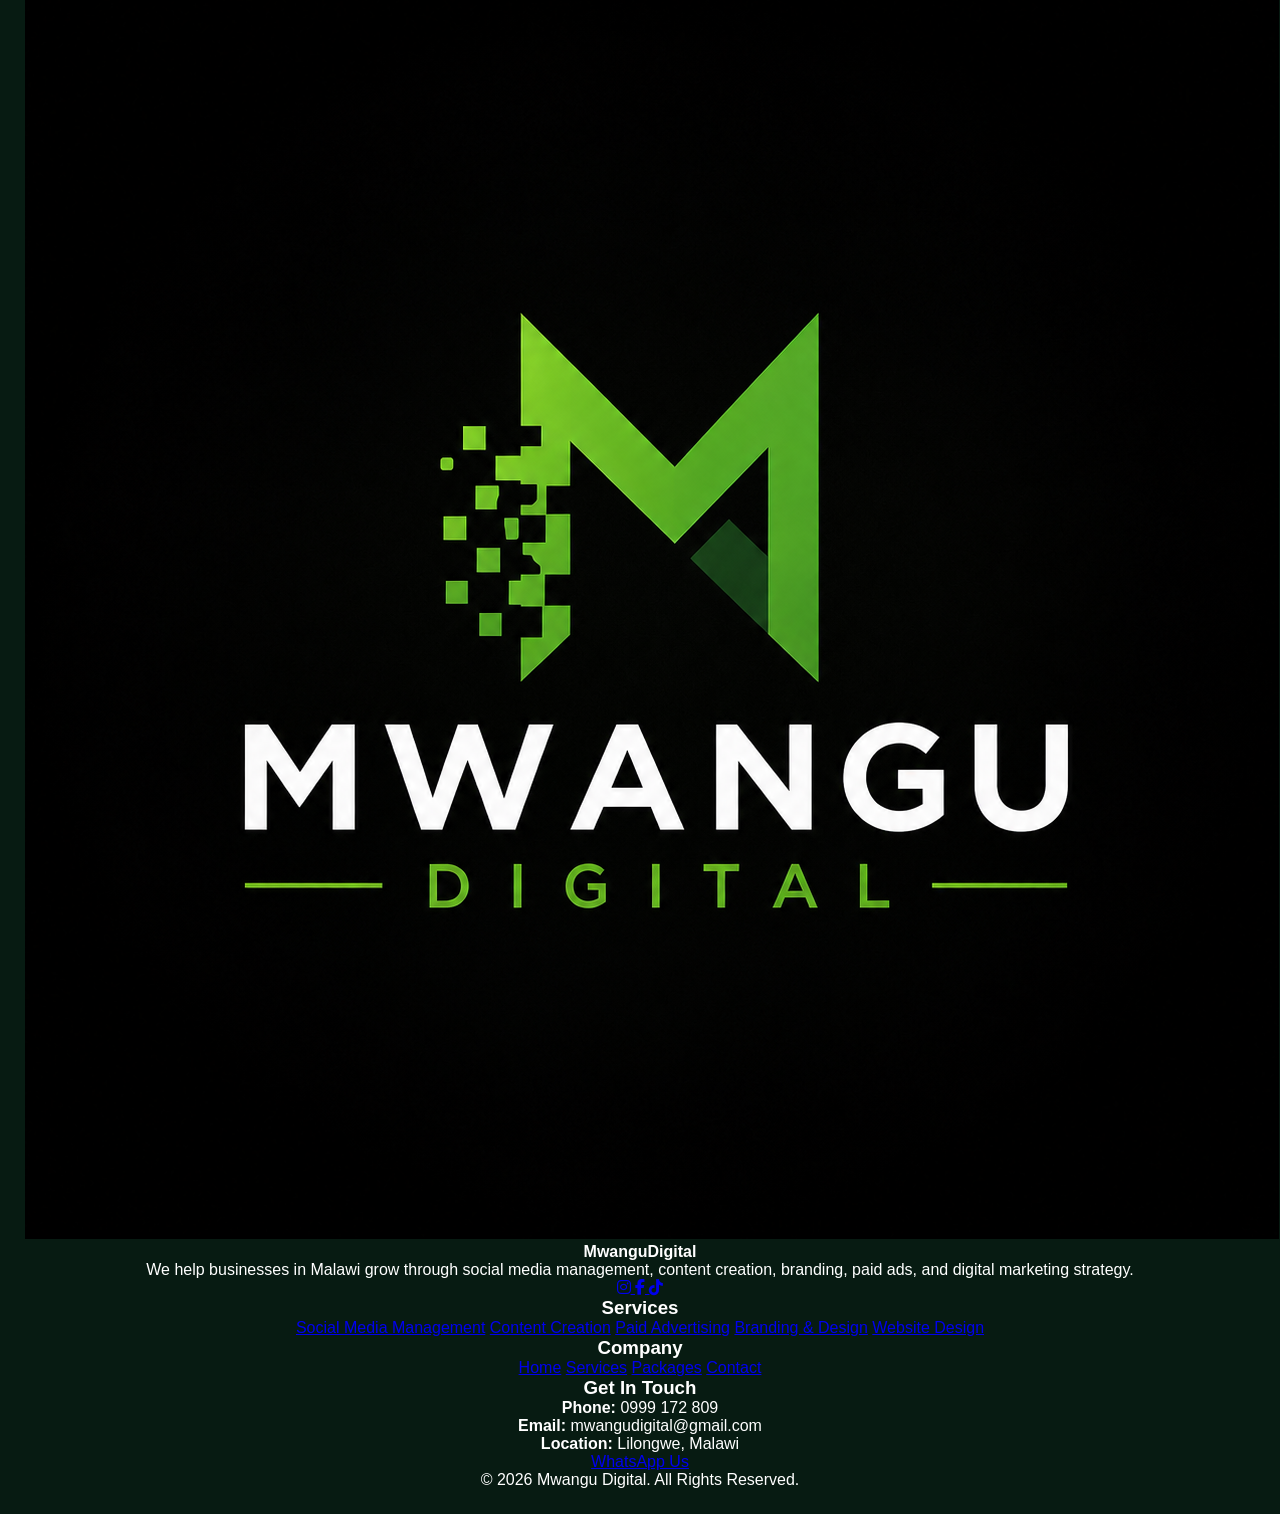
==== commit c9d5f544: "Update index.html" ====
--- a/index.html
+++ b/index.html
@@ -8,57 +8,17 @@
 
   <meta
     name="description"
-    content="Mwangu Digital helps businesses in Malawi grow online through social media management, content creation, branding, paid ads, website design, and digital marketing strategy."
+    content="Mwangu Digital is a digital marketing agency in Malawi helping businesses grow through social media management, content creation, branding, paid ads, website design and digital marketing strategy."
   />
 
-  <link rel="icon" type="image/png" sizes="32x32" href="favicon.png">
+  <link rel="icon" type="image/png" href="favicon.png">
   <link rel="apple-touch-icon" href="favicon.png">
-
   <link rel="stylesheet" href="style.css" />
 
   <link
     rel="stylesheet"
     href="https://cdnjs.cloudflare.com/ajax/libs/font-awesome/6.5.1/css/all.min.css"
   />
-<script type="application/ld+json">
-{
-  "@context": "https://schema.org",
-  "@type": "ProfessionalService",
-  "name": "Mwangu Digital",
-  "description": "Mwangu Digital is a digital marketing and social media management agency in Malawi helping businesses grow through content creation, branding, paid advertising, and digital marketing strategies.",
-  "telephone": "+265999172809",
-  "email": "mwangudigital@gmail.com",
-
-  "address": {
-    "@type": "PostalAddress",
-    "addressLocality": "Lilongwe",
-    "addressCountry": "MW"
-  },
-
-  "areaServed": "Malawi",
-
-  "sameAs": [
-    "https://www.instagram.com/mwangudigital?igsh=MTFocjJ2bWxpa2plcw==",
-    "https://www.facebook.com/share/1bmpFsH39L/",
-    "https://www.tiktok.com/@mwangu_digital?_r=1&_t=ZS-974bDOwQ5pM"
-  ],
-
-  "serviceType": [
-    "Social Media Management",
-    "Digital Marketing",
-    "Content Creation",
-    "Branding",
-    "Facebook Advertising",
-    "Instagram Marketing",
-    "TikTok Marketing",
-    "Paid Advertising",
-    "Website Design",
-    "Email Marketing",
-    "WhatsApp Marketing"
-  ]
-}
-</script>
-
 </head>
 
 <body>
@@ -85,181 +45,256 @@
 
 <main>
 
-  <section class="hero" aria-labelledby="hero-title">
-    <div class="hero-content">
-      <p class="tagline">Digital Marketing & Social Media Management</p>
-
-      <h1 id="hero-title">
-  Digital Marketing Services in Malawi
-</h1>
-
-<h2 class="hero-subheading">
-  Your Brand. Our Strategy. Real Results.
-</h2>
-      <p>
-        Mwangu Digital helps businesses grow online through creative content,
-        social media management, branding, paid ads, and digital marketing
-        strategies that attract the right customers.
-      </p>
-
-      <div class="hero-buttons">
-        <a href="contact.html" class="nav-cta">Get Started</a>
-    <a href="packages.html" class="btn secondary">
-  View Packages
-</a>
+  <!-- HERO -->
+  <section class="new-hero">
+    <div class="new-hero-content">
+      <p class="new-eyebrow">Digital Marketing Agency · Malawi</p>
+
+      <h1>
+        Digital marketing built for <span>brand growth.</span>
+      </h1>
+
+      <p>
+        Mwangu Digital helps businesses grow online through social media
+        management, content creation, branding, paid ads, website design,
+        and digital strategies that turn attention into customers.
+      </p>
+
+      <div class="new-hero-buttons">
+        <a href="contact.html" class="btn primary">Let’s Grow Your Brand</a>
+        <a href="packages.html" class="btn secondary">View Packages</a>
       </div>
-    </div>
-
-    <div class="hero-visual">
-      <img
-        src="hero-visual.png"
-        alt="Mwangu Digital social media marketing dashboard and phone preview"
-        class="hero-image"
-      />
-    </div>
-  </section>
-
-  <section class="about" aria-labelledby="about-title">
-    <h2 id="about-title">We don’t just post. We build brands.</h2>
-
+
+      <p class="hero-note">Strategy-led content. Clear communication. Real online visibility.</p>
+    </div>
+  </section>
+
+  <!-- SERVICES PREVIEW -->
+  <section class="new-services">
+    <div class="section-heading">
+      <p class="new-eyebrow dark">What We Do</p>
+      <h2>Digital marketing services for businesses ready to grow.</h2>
+      <p>
+        We help your brand show up professionally, communicate clearly,
+        and reach the right people online.
+      </p>
+    </div>
+
+    <div class="new-service-grid">
+
+      <article>
+        <i class="fa-solid fa-chart-line"></i>
+        <h3>Social Media Management</h3>
+        <p>Consistent platform management, content planning, posting, and engagement support.</p>
+        <a href="services.html">Learn more →</a>
+      </article>
+
+      <article>
+        <i class="fa-solid fa-pen-ruler"></i>
+        <h3>Content Creation</h3>
+        <p>Professional flyers, captions, reels, short-form content, and campaign creatives.</p>
+        <a href="services.html">Learn more →</a>
+      </article>
+
+      <article>
+        <i class="fa-solid fa-bullhorn"></i>
+        <h3>Paid Advertising</h3>
+        <p>Targeted Facebook, Instagram, and TikTok ads designed to reach the right audience.</p>
+        <a href="services.html">Learn more →</a>
+      </article>
+
+      <article>
+        <i class="fa-solid fa-palette"></i>
+        <h3>Branding & Design</h3>
+        <p>Visual identity, brand consistency, and marketing materials that make you look credible.</p>
+        <a href="services.html">Learn more →</a>
+      </article>
+
+      <article>
+        <i class="fa-solid fa-code"></i>
+        <h3>Website Design</h3>
+        <p>Modern, mobile-friendly websites that help your business look professional online.</p>
+        <a href="services.html">Learn more →</a>
+      </article>
+
+      <article>
+        <i class="fa-solid fa-paper-plane"></i>
+        <h3>Email & WhatsApp Marketing</h3>
+        <p>Direct marketing campaigns that help you stay connected with your customers.</p>
+        <a href="services.html">Learn more →</a>
+      </article>
+
+    </div>
+  </section>
+
+  <!-- PROCESS -->
+  <section class="new-process">
+    <div class="section-heading left">
+      <p class="new-eyebrow dark">How We Work</p>
+      <h2>Four steps to stronger online growth.</h2>
+      <p>
+        No random posting. No guessing. We build your digital presence with a clear process.
+      </p>
+    </div>
+
+    <div class="new-process-grid">
+      <article>
+        <span>01</span>
+        <h3>Discover</h3>
+        <p>We understand your business, goals, audience, and current online presence.</p>
+      </article>
+
+      <article>
+        <span>02</span>
+        <h3>Plan</h3>
+        <p>We create a content and marketing strategy tailored to your brand.</p>
+      </article>
+
+      <article>
+        <span>03</span>
+        <h3>Create</h3>
+        <p>We design, write, schedule, and prepare your content and campaigns.</p>
+      </article>
+
+      <article>
+        <span>04</span>
+        <h3>Grow</h3>
+        <p>We track performance, improve the strategy, and help your brand grow.</p>
+      </article>
+    </div>
+  </section>
+
+  <!-- WHY US -->
+  <section class="new-why">
+    <div>
+      <p class="new-eyebrow">Why Choose Us</p>
+      <h2>We’re not just here to post. We’re here to build your brand.</h2>
+      <p>
+        Your business deserves more than random content. Mwangu Digital helps
+        you show up with purpose, consistency, and a strategy that supports growth.
+      </p>
+
+      <a href="contact.html" class="btn primary">Start Your Project</a>
+    </div>
+
+    <div class="new-why-grid">
+      <article>
+        <i class="fa-solid fa-bullseye"></i>
+        <h3>Strategy First</h3>
+        <p>Every piece of content has a purpose.</p>
+      </article>
+
+      <article>
+        <i class="fa-solid fa-comments"></i>
+        <h3>Easy Communication</h3>
+        <p>Clear updates, simple processes, and no confusion.</p>
+      </article>
+
+      <article>
+        <i class="fa-solid fa-bolt"></i>
+        <h3>Creative Execution</h3>
+        <p>Modern designs and content that fits your audience.</p>
+      </article>
+
+      <article>
+        <i class="fa-solid fa-location-dot"></i>
+        <h3>Local Understanding</h3>
+        <p>We understand Malawian businesses and audiences.</p>
+      </article>
+    </div>
+  </section>
+
+  <!-- PACKAGES PREVIEW -->
+  <section class="new-packages">
+    <p class="new-eyebrow dark">Packages</p>
+    <h2>Find the right package for your business.</h2>
     <p>
-      Social media is more than posting every day. At Mwangu Digital,
-      we help your business create content that educates, entertains,
-      builds trust, and turns attention into customers.
+      Whether you are starting online or ready for full digital support,
+      Mwangu Digital has a package designed to help your business grow.
     </p>
-  </section>
-
-  <section class="services" id="services" aria-labelledby="services-title">
-    <h2 id="services-title">What We Do</h2>
-
-    <p class="section-text">
-      We help businesses build strong digital brands through strategy,
-      creativity, and modern marketing solutions.
+
+    <div class="new-package-tags">
+      <span>Starter</span>
+      <span>Growth</span>
+      <span>Business Plus</span>
+      <span>Custom Enterprise</span>
+    </div>
+
+    <a href="packages.html" class="btn primary">View Packages</a>
+  </section>
+
+  <!-- FINAL CTA -->
+  <section class="new-final-cta">
+    <p class="new-eyebrow">Let’s Talk</p>
+    <h2>Ready to grow your brand online?</h2>
+    <p>
+      Let’s discuss your goals and create a digital marketing plan that works for your business.
     </p>
-
-    <div class="grid">
-
-      <article class="card">
-        <div class="icon">
-          <i class="fa-solid fa-chart-line"></i>
-        </div>
-        <h3>Social Media Management</h3>
-        <p>
-          Professional management of your social media platforms
-          to grow engagement and visibility.
-        </p>
-      </article>
-
-      <article class="card">
-        <div class="icon">
-          <i class="fa-solid fa-pen-ruler"></i>
-        </div>
-        <h3>Content Creation</h3>
-        <p>
-          Creative graphics, videos, captions, and content tailored
-          for your audience.
-        </p>
-      </article>
-
-      <article class="card">
-        <div class="icon">
-          <i class="fa-solid fa-bullhorn"></i>
-        </div>
-        <h3>Marketing Strategy</h3>
-        <p>
-          Strategic campaigns designed to increase brand awareness
-          and customer conversion.
-        </p>
-      </article>
-
-      <article class="card">
-        <div class="icon">
-          <i class="fa-solid fa-rectangle-ad"></i>
-        </div>
-        <h3>Paid Ads Management</h3>
-        <p>
-          Facebook, Instagram, and TikTok advertising campaigns that
-          target the right audience.
-        </p>
-      </article>
-
-      <article class="card">
-        <div class="icon">
-          <i class="fa-solid fa-code"></i>
-        </div>
-        <h3>Website Design</h3>
-        <p>
-          Modern responsive websites designed to make your business
-          look professional online.
-        </p>
-      </article>
-
-      <article class="card">
-        <div class="icon">
-          <i class="fa-solid fa-paper-plane"></i>
-        </div>
-        <h3>Email & WhatsApp Marketing</h3>
-        <p>
-          Direct communication campaigns that help businesses reach
-          and retain customers.
-        </p>
-      </article>
-
-    </div>
-  </section>
-
-  <section class="why" aria-labelledby="why-title">
-    <h2 id="why-title">Why Choose Mwangu Digital?</h2>
-
-    <div class="why-list">
-      <p>We create content with purpose.</p>
-      <p>We help your brand look professional.</p>
-      <p>We build strategies that increase visibility.</p>
-      <p>We focus on engagement, trust, and results.</p>
-      <p>We understand local businesses and digital trends.</p>
-    </div>
-  </section>
-
-  <section class="packages-preview">
-
-    <h2>Find the Right Package for Your Business</h2>
-
-    <p>
-        Whether you're just getting started or ready to scale,
-        we have a package designed to help your business grow.
-    </p>
-
-    <div class="package-tags">
-        <span>Starter</span>
-        <span>Growth</span>
-        <span>Business Plus</span>
-        <span>Custom Enterprise</span>
-    </div>
-
-    <a href="packages.html" class="btn primary">
-        View Packages
-    </a>
-
-</section>
-
-  <section class="cta" id="contact" aria-labelledby="contact-title">
-    <h2 id="contact-title">Ready to grow your brand online?</h2>
-
-    <p>
-      Let Mwangu Digital handle your social media while you focus
-      on running your business.
-    </p>
-
-   <a href="contact.html" class="btn primary">
-    Let's Work Together
-</a>
-
+    <a href="contact.html" class="btn primary">Contact Mwangu Digital</a>
   </section>
 
 </main>
 
-<footer>
-  <p>© 2026 Mwangu Digital. All Rights Reserved.</p>
+<footer class="new-footer">
+  <div class="footer-grid">
+
+    <div>
+      <div class="footer-logo">
+        <img src="logo.png" alt="Mwangu Digital Logo">
+        <strong>Mwangu<span>Digital</span></strong>
+      </div>
+
+      <p>
+        We help businesses in Malawi grow through social media management,
+        content creation, branding, paid ads, and digital marketing strategy.
+      </p>
+
+      <div class="footer-socials">
+        <a href="https://www.instagram.com/mwangudigital?igsh=MTFocjJ2bWxpa2plcw==" target="_blank">
+          <i class="fa-brands fa-instagram"></i>
+        </a>
+        <a href="https://www.facebook.com/share/1bmpFsH39L/" target="_blank">
+          <i class="fa-brands fa-facebook-f"></i>
+        </a>
+        <a href="https://www.tiktok.com/@mwangu_digital?_r=1&_t=ZS-974bDOwQ5pM" target="_blank">
+          <i class="fa-brands fa-tiktok"></i>
+        </a>
+      </div>
+    </div>
+
+    <div>
+      <h3>Services</h3>
+      <a href="services.html">Social Media Management</a>
+      <a href="services.html">Content Creation</a>
+      <a href="services.html">Paid Advertising</a>
+      <a href="services.html">Branding & Design</a>
+      <a href="services.html">Website Design</a>
+    </div>
+
+    <div>
+      <h3>Company</h3>
+      <a href="index.html">Home</a>
+      <a href="services.html">Services</a>
+      <a href="packages.html">Packages</a>
+      <a href="contact.html">Contact</a>
+    </div>
+
+    <div>
+      <h3>Get In Touch</h3>
+      <p><strong>Phone:</strong> 0999 172 809</p>
+      <p><strong>Email:</strong> mwangudigital@gmail.com</p>
+      <p><strong>Location:</strong> Lilongwe, Malawi</p>
+
+      <a href="https://wa.me/265999172809" class="footer-whatsapp" target="_blank">
+        WhatsApp Us
+      </a>
+    </div>
+
+  </div>
+
+  <div class="footer-bottom">
+    <p>© 2026 Mwangu Digital. All Rights Reserved.</p>
+  </div>
 </footer>
 
 <a
